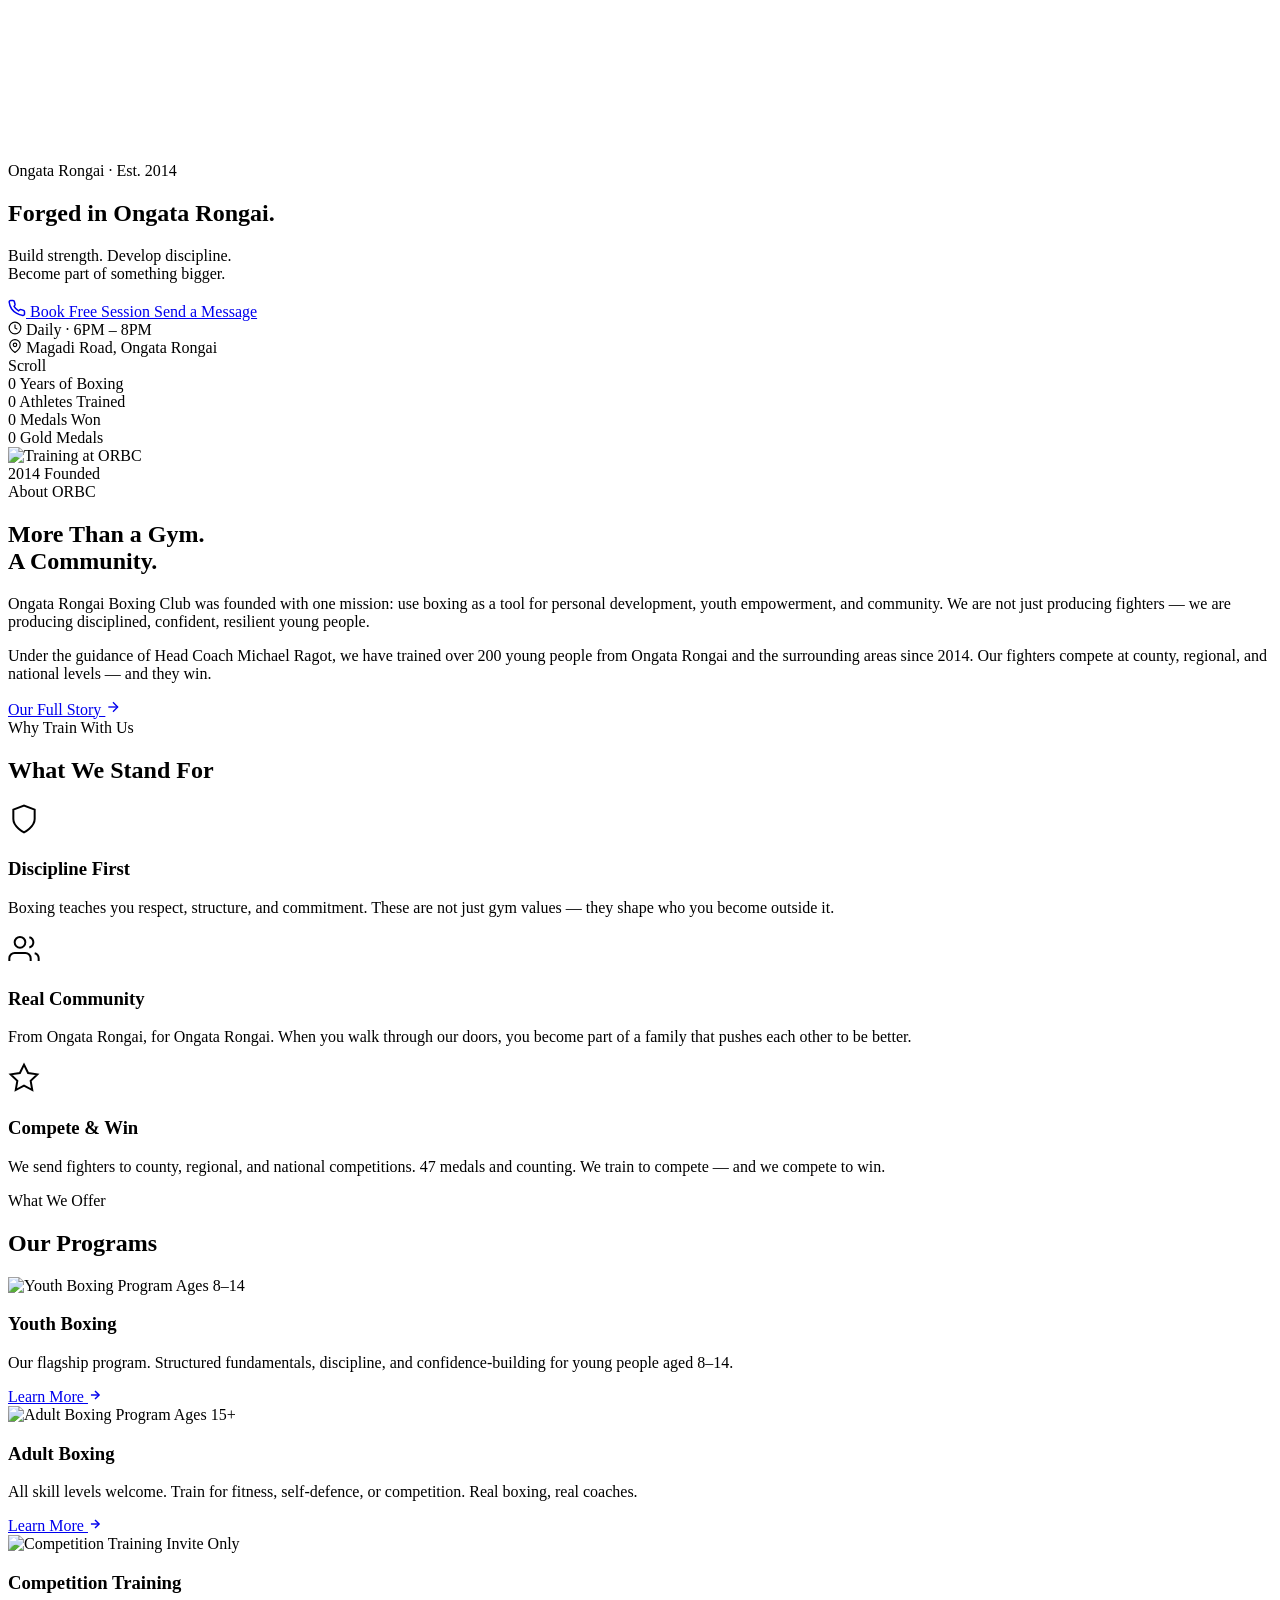
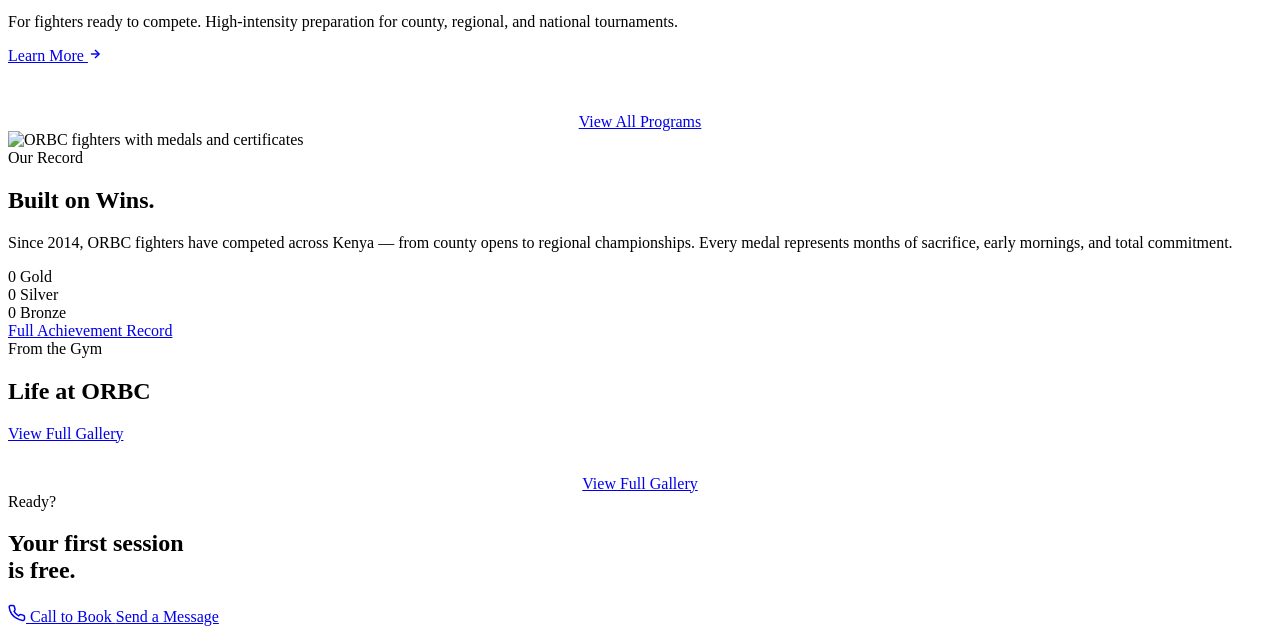
==== index.html @ afa55ba7 "feat: initial ORBC website build" ====
<!DOCTYPE html>
<html lang="en">
<head>
  <meta charset="UTF-8" />
  <meta name="viewport" content="width=device-width, initial-scale=1.0" />
  <meta name="description" content="Ongata Rongai Boxing Club — Building fighters, discipline, and community since 2014. Daily training 6PM–8PM in Ongata Rongai, Nairobi." />
  <title>ORBC — Ongata Rongai Boxing Club</title>

  <!-- Preconnect fonts -->
  <link rel="preconnect" href="https://fonts.googleapis.com" />
  <link rel="preconnect" href="https://fonts.gstatic.com" crossorigin />

  <link rel="stylesheet" href="css/global.css" />
  <link rel="stylesheet" href="css/nav.css" />
  <link rel="stylesheet" href="css/footer.css" />
  <link rel="stylesheet" href="css/home.css" />
</head>
<body>

  <!-- Navigation -->
  <div id="nav-placeholder"></div>

  <main>

    <!-- ═══════════════════════════════════════════════
         HERO
    ════════════════════════════════════════════════ -->
    <section class="hero" id="hero" aria-label="Hero">

      <!-- Video background -->
      <div class="hero__media">
        <video
          class="hero__video"
          autoplay muted loop playsinline
          poster="assets/images/hero-placeholder.jpg"
          aria-hidden="true"
        >
          <source src="assets/videos/hero-placeholder.mp4" type="video/mp4" />
        </video>
        <div class="hero__overlay"></div>
      </div>

      <!-- Content -->
      <div class="container hero__content">
        <div class="hero__eyebrow">
          <span class="hero__eyebrow-line"></span>
          <span>Ongata Rongai · Est. 2014</span>
        </div>

        <h1 class="hero__title">
          <span class="hero__title-line hero__title-line--1">Forged</span>
          <span class="hero__title-line hero__title-line--2">in Ongata</span>
          <span class="hero__title-line hero__title-line--3">Rongai.</span>
        </h1>

        <p class="hero__sub">
          Build strength. Develop discipline.<br />
          Become part of something bigger.
        </p>

        <div class="hero__actions">
          <a href="tel:+254725138063" class="btn btn--primary hero__btn">
            <svg width="18" height="18" viewBox="0 0 24 24" fill="none" stroke="currentColor" stroke-width="2"><path d="M22 16.92v3a2 2 0 0 1-2.18 2 19.79 19.79 0 0 1-8.63-3.07A19.5 19.5 0 0 1 4.69 13a19.79 19.79 0 0 1-3.07-8.67A2 2 0 0 1 3.6 2h3a2 2 0 0 1 2 1.72c.127.96.361 1.903.7 2.81a2 2 0 0 1-.45 2.11L8.09 9.91a16 16 0 0 0 6 6l1.27-1.27a2 2 0 0 1 2.11-.45c.907.339 1.85.573 2.81.7A2 2 0 0 1 22 16.92z"/></svg>
            Book Free Session
          </a>
          <a href="contact.html" class="btn btn--outline hero__btn">
            Send a Message
          </a>
        </div>

        <div class="hero__meta">
          <div class="hero__meta-item">
            <svg width="14" height="14" viewBox="0 0 24 24" fill="none" stroke="currentColor" stroke-width="2"><circle cx="12" cy="12" r="10"/><polyline points="12 6 12 12 16 14"/></svg>
            Daily · 6PM – 8PM
          </div>
          <div class="hero__meta-dot"></div>
          <div class="hero__meta-item">
            <svg width="14" height="14" viewBox="0 0 24 24" fill="none" stroke="currentColor" stroke-width="2"><path d="M21 10c0 7-9 13-9 13s-9-6-9-13a9 9 0 0 1 18 0z"/><circle cx="12" cy="10" r="3"/></svg>
            Magadi Road, Ongata Rongai
          </div>
        </div>
      </div>

      <!-- Scroll indicator -->
      <div class="hero__scroll" aria-hidden="true">
        <span>Scroll</span>
        <div class="hero__scroll-line"></div>
      </div>

    </section>

    <!-- ═══════════════════════════════════════════════
         STATS BAR
    ════════════════════════════════════════════════ -->
    <section class="stats-bar" aria-label="Club statistics">
      <div class="container">
        <div class="stats-bar__grid">
          <div class="stats-bar__item reveal reveal-d1">
            <span class="stats-bar__number" data-count="11">0</span>
            <span class="stats-bar__label">Years of Boxing</span>
          </div>
          <div class="stats-bar__divider" aria-hidden="true"></div>
          <div class="stats-bar__item reveal reveal-d2">
            <span class="stats-bar__number" data-count="200">0</span>
            <span class="stats-bar__label">Athletes Trained</span>
          </div>
          <div class="stats-bar__divider" aria-hidden="true"></div>
          <div class="stats-bar__item reveal reveal-d3">
            <span class="stats-bar__number" data-count="47">0</span>
            <span class="stats-bar__label">Medals Won</span>
          </div>
          <div class="stats-bar__divider" aria-hidden="true"></div>
          <div class="stats-bar__item reveal reveal-d4">
            <span class="stats-bar__number" data-count="18">0</span>
            <span class="stats-bar__label">Gold Medals</span>
          </div>
        </div>
      </div>
    </section>

    <!-- ═══════════════════════════════════════════════
         ABOUT SNIPPET
    ════════════════════════════════════════════════ -->
    <section class="section section--dark home-about" aria-labelledby="home-about-title">
      <div class="container">
        <div class="home-about__grid">

          <div class="home-about__image-wrap reveal reveal--left">
            <img
              data-src="assets/images/about-training.jpg"
              src="assets/images/hero-placeholder.jpg"
              alt="Training at ORBC"
              class="home-about__image"
              width="600" height="700"
            />
            <div class="home-about__image-tag">
              <span class="home-about__image-tag-num">2014</span>
              <span class="home-about__image-tag-text">Founded</span>
            </div>
          </div>

          <div class="home-about__text reveal">
            <span class="section-label">About ORBC</span>
            <h2 class="section-title" id="home-about-title">
              More Than a Gym.<br />
              <span>A Community.</span>
            </h2>
            <span class="accent-line"></span>
            <p class="body-text">
              Ongata Rongai Boxing Club was founded with one mission: use boxing as a tool for personal development, youth empowerment, and community. We are not just producing fighters — we are producing disciplined, confident, resilient young people.
            </p>
            <p class="body-text" style="margin-top:16px;">
              Under the guidance of Head Coach Michael Ragot, we have trained over 200 young people from Ongata Rongai and the surrounding areas since 2014. Our fighters compete at county, regional, and national levels — and they win.
            </p>
            <a href="about.html" class="btn btn--ghost" style="margin-top:32px;">
              Our Full Story
              <svg width="16" height="16" viewBox="0 0 24 24" fill="none" stroke="currentColor" stroke-width="2"><line x1="5" y1="12" x2="19" y2="12"/><polyline points="12 5 19 12 12 19"/></svg>
            </a>
          </div>

        </div>
      </div>
    </section>

    <!-- ═══════════════════════════════════════════════
         WHY ORBC — 3 PILLARS
    ════════════════════════════════════════════════ -->
    <section class="section section--mid home-pillars" aria-labelledby="pillars-title">
      <div class="container">
        <div class="home-pillars__header reveal">
          <span class="section-label">Why Train With Us</span>
          <h2 class="section-title" id="pillars-title">What We Stand For</h2>
        </div>
        <div class="home-pillars__grid">
          <div class="pillar reveal reveal-d1">
            <div class="pillar__icon" aria-hidden="true">
              <svg width="32" height="32" viewBox="0 0 24 24" fill="none" stroke="currentColor" stroke-width="1.5"><path d="M12 22s8-4 8-10V5l-8-3-8 3v7c0 6 8 10 8 10z"/></svg>
            </div>
            <h3 class="pillar__title">Discipline First</h3>
            <p class="pillar__text">Boxing teaches you respect, structure, and commitment. These are not just gym values — they shape who you become outside it.</p>
          </div>
          <div class="pillar reveal reveal-d2">
            <div class="pillar__icon" aria-hidden="true">
              <svg width="32" height="32" viewBox="0 0 24 24" fill="none" stroke="currentColor" stroke-width="1.5"><path d="M17 21v-2a4 4 0 0 0-4-4H5a4 4 0 0 0-4 4v2"/><circle cx="9" cy="7" r="4"/><path d="M23 21v-2a4 4 0 0 0-3-3.87"/><path d="M16 3.13a4 4 0 0 1 0 7.75"/></svg>
            </div>
            <h3 class="pillar__title">Real Community</h3>
            <p class="pillar__text">From Ongata Rongai, for Ongata Rongai. When you walk through our doors, you become part of a family that pushes each other to be better.</p>
          </div>
          <div class="pillar reveal reveal-d3">
            <div class="pillar__icon" aria-hidden="true">
              <svg width="32" height="32" viewBox="0 0 24 24" fill="none" stroke="currentColor" stroke-width="1.5"><polygon points="12 2 15.09 8.26 22 9.27 17 14.14 18.18 21.02 12 17.77 5.82 21.02 7 14.14 2 9.27 8.91 8.26 12 2"/></svg>
            </div>
            <h3 class="pillar__title">Compete &amp; Win</h3>
            <p class="pillar__text">We send fighters to county, regional, and national competitions. 47 medals and counting. We train to compete — and we compete to win.</p>
          </div>
        </div>
      </div>
    </section>

    <!-- ═══════════════════════════════════════════════
         PROGRAMS PREVIEW
    ════════════════════════════════════════════════ -->
    <section class="section section--dark home-programs" aria-labelledby="programs-title">
      <div class="container">
        <div class="home-programs__header reveal">
          <span class="section-label">What We Offer</span>
          <h2 class="section-title" id="programs-title">
            Our <span>Programs</span>
          </h2>
        </div>
        <div class="home-programs__grid">

          <article class="program-card reveal reveal-d1">
            <div class="program-card__img-wrap">
              <img
                data-src="assets/images/program-youth.jpg"
                src="assets/images/hero-placeholder.jpg"
                alt="Youth Boxing Program"
                class="program-card__img"
                width="400" height="280"
                loading="lazy"
              />
              <span class="program-card__badge">Ages 8–14</span>
            </div>
            <div class="program-card__body">
              <h3 class="program-card__title">Youth Boxing</h3>
              <p class="program-card__text">Our flagship program. Structured fundamentals, discipline, and confidence-building for young people aged 8–14.</p>
              <a href="programs.html#youth" class="program-card__link">
                Learn More
                <svg width="14" height="14" viewBox="0 0 24 24" fill="none" stroke="currentColor" stroke-width="2.5"><line x1="5" y1="12" x2="19" y2="12"/><polyline points="12 5 19 12 12 19"/></svg>
              </a>
            </div>
          </article>

          <article class="program-card reveal reveal-d2">
            <div class="program-card__img-wrap">
              <img
                data-src="assets/images/program-adult.jpg"
                src="assets/images/hero-placeholder.jpg"
                alt="Adult Boxing Program"
                class="program-card__img"
                width="400" height="280"
                loading="lazy"
              />
              <span class="program-card__badge">Ages 15+</span>
            </div>
            <div class="program-card__body">
              <h3 class="program-card__title">Adult Boxing</h3>
              <p class="program-card__text">All skill levels welcome. Train for fitness, self-defence, or competition. Real boxing, real coaches.</p>
              <a href="programs.html#adult" class="program-card__link">
                Learn More
                <svg width="14" height="14" viewBox="0 0 24 24" fill="none" stroke="currentColor" stroke-width="2.5"><line x1="5" y1="12" x2="19" y2="12"/><polyline points="12 5 19 12 12 19"/></svg>
              </a>
            </div>
          </article>

          <article class="program-card reveal reveal-d3">
            <div class="program-card__img-wrap">
              <img
                data-src="assets/images/program-competition.jpg"
                src="assets/images/hero-placeholder.jpg"
                alt="Competition Training"
                class="program-card__img"
                width="400" height="280"
                loading="lazy"
              />
              <span class="program-card__badge">Invite Only</span>
            </div>
            <div class="program-card__body">
              <h3 class="program-card__title">Competition Training</h3>
              <p class="program-card__text">For fighters ready to compete. High-intensity preparation for county, regional, and national tournaments.</p>
              <a href="programs.html#competition" class="program-card__link">
                Learn More
                <svg width="14" height="14" viewBox="0 0 24 24" fill="none" stroke="currentColor" stroke-width="2.5"><line x1="5" y1="12" x2="19" y2="12"/><polyline points="12 5 19 12 12 19"/></svg>
              </a>
            </div>
          </article>

        </div>
        <div style="text-align:center;margin-top:48px;" class="reveal">
          <a href="programs.html" class="btn btn--outline">View All Programs</a>
        </div>
      </div>
    </section>

    <!-- ═══════════════════════════════════════════════
         ACHIEVEMENTS SNAPSHOT
    ════════════════════════════════════════════════ -->
    <section class="section home-achievements" aria-labelledby="achievements-title">
      <div class="home-achievements__bg">
        <img
          data-src="assets/images/achievements-group.jpg"
          src="assets/images/hero-placeholder.jpg"
          alt="ORBC fighters with medals and certificates"
          class="home-achievements__bg-img"
          width="1400" height="800"
          loading="lazy"
        />
        <div class="home-achievements__overlay"></div>
      </div>
      <div class="container home-achievements__content">
        <span class="section-label reveal">Our Record</span>
        <h2 class="section-title home-achievements__title reveal" id="achievements-title">
          Built on <span>Wins.</span>
        </h2>
        <p class="body-text home-achievements__text reveal reveal-d1">
          Since 2014, ORBC fighters have competed across Kenya — from county opens to regional championships. Every medal represents months of sacrifice, early mornings, and total commitment.
        </p>
        <div class="home-achievements__medals reveal reveal-d2">
          <div class="medal-pill medal-pill--gold">
            <span class="medal-pill__count" data-count="18">0</span>
            <span class="medal-pill__label">Gold</span>
          </div>
          <div class="medal-pill medal-pill--silver">
            <span class="medal-pill__count" data-count="13">0</span>
            <span class="medal-pill__label">Silver</span>
          </div>
          <div class="medal-pill medal-pill--bronze">
            <span class="medal-pill__count" data-count="16">0</span>
            <span class="medal-pill__label">Bronze</span>
          </div>
        </div>
        <a href="achievements.html" class="btn btn--primary reveal reveal-d3" style="margin-top:40px;">
          Full Achievement Record
        </a>
      </div>
    </section>

    <!-- ═══════════════════════════════════════════════
         GALLERY TEASER
    ════════════════════════════════════════════════ -->
    <section class="section section--mid home-gallery" aria-labelledby="gallery-title">
      <div class="container">
        <div class="home-gallery__header reveal">
          <div>
            <span class="section-label">From the Gym</span>
            <h2 class="section-title" id="gallery-title">Life at <span>ORBC</span></h2>
          </div>
          <a href="gallery.html" class="btn btn--ghost hide-mobile">View Full Gallery</a>
        </div>
        <div class="home-gallery__grid" id="gallery-teaser">
          <!-- Populated by home.js -->
        </div>
        <div style="text-align:center;margin-top:32px;" class="hide-desktop reveal">
          <a href="gallery.html" class="btn btn--ghost">View Full Gallery</a>
        </div>
      </div>
    </section>

    <!-- ═══════════════════════════════════════════════
         CTA BAND
    ════════════════════════════════════════════════ -->
    <section class="section cta-band" aria-labelledby="cta-title">
      <div class="container">
        <div class="cta-band__inner reveal">
          <div class="cta-band__text">
            <span class="section-label">Ready?</span>
            <h2 class="section-title cta-band__title" id="cta-title">
              Your first session<br />is <span>free.</span>
            </h2>
          </div>
          <div class="cta-band__actions">
            <a href="tel:+254725138063" class="btn btn--primary">
              <svg width="18" height="18" viewBox="0 0 24 24" fill="none" stroke="currentColor" stroke-width="2"><path d="M22 16.92v3a2 2 0 0 1-2.18 2 19.79 19.79 0 0 1-8.63-3.07A19.5 19.5 0 0 1 4.69 13a19.79 19.79 0 0 1-3.07-8.67A2 2 0 0 1 3.6 2h3a2 2 0 0 1 2 1.72c.127.96.361 1.903.7 2.81a2 2 0 0 1-.45 2.11L8.09 9.91a16 16 0 0 0 6 6l1.27-1.27a2 2 0 0 1 2.11-.45c.907.339 1.85.573 2.81.7A2 2 0 0 1 22 16.92z"/></svg>
              Call to Book
            </a>
            <a href="contact.html" class="btn btn--outline">
              Send a Message
            </a>
          </div>
        </div>
      </div>
    </section>

  </main>

  <!-- Footer -->
  <div id="footer-placeholder"></div>

  <script type="module" src="js/home.js"></script>
</body>
</html>
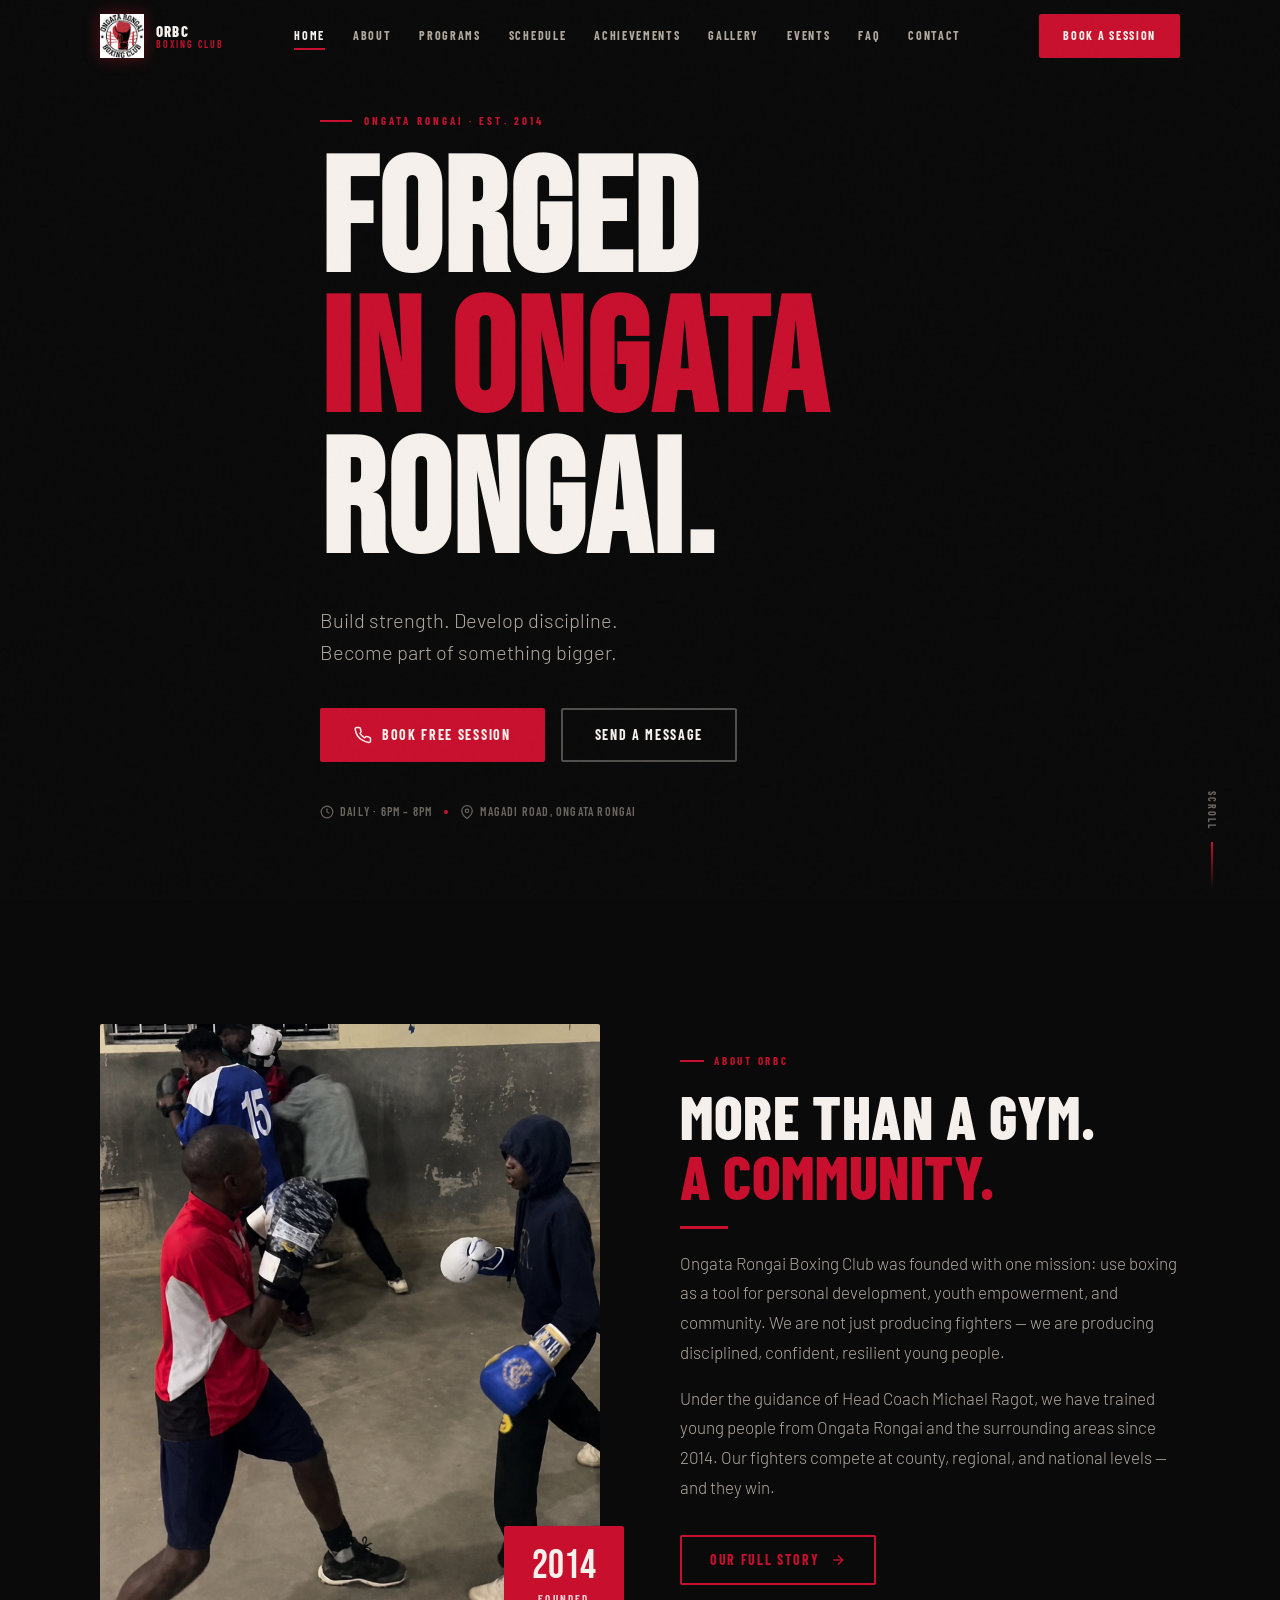
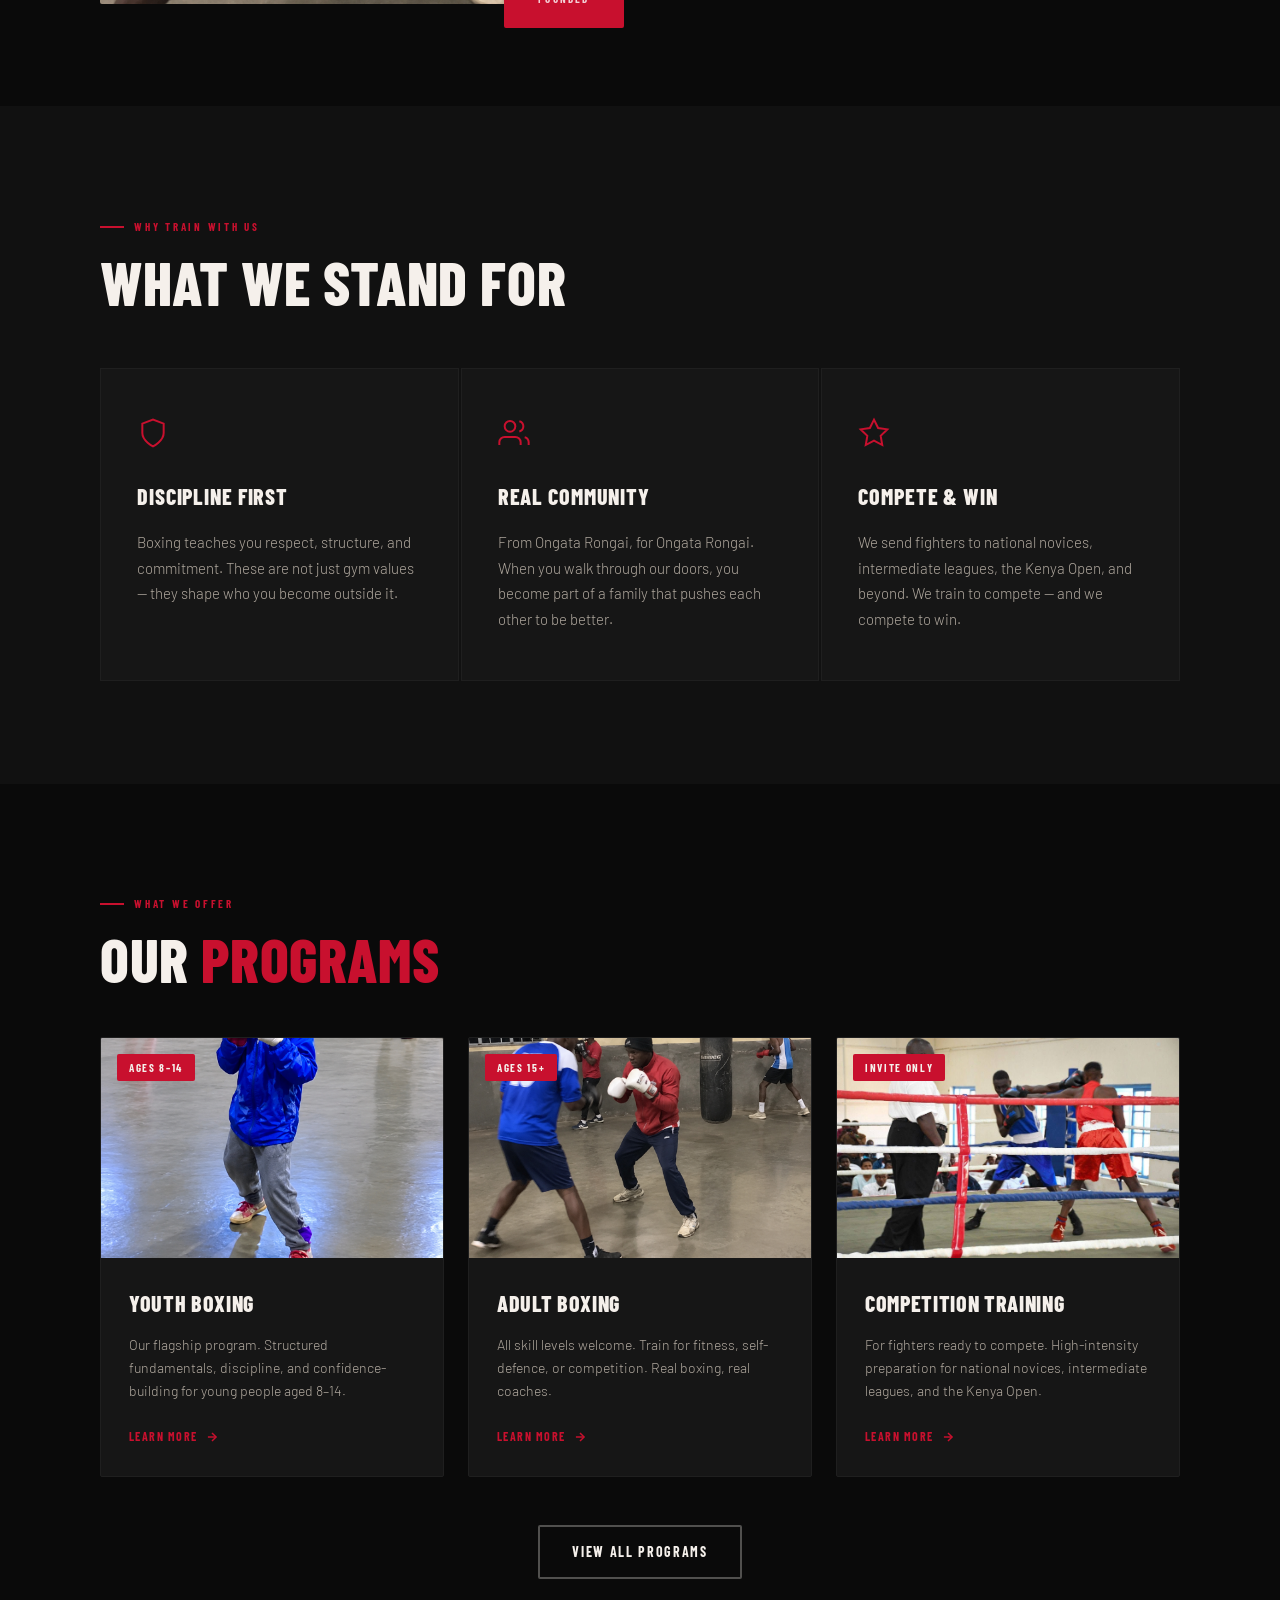
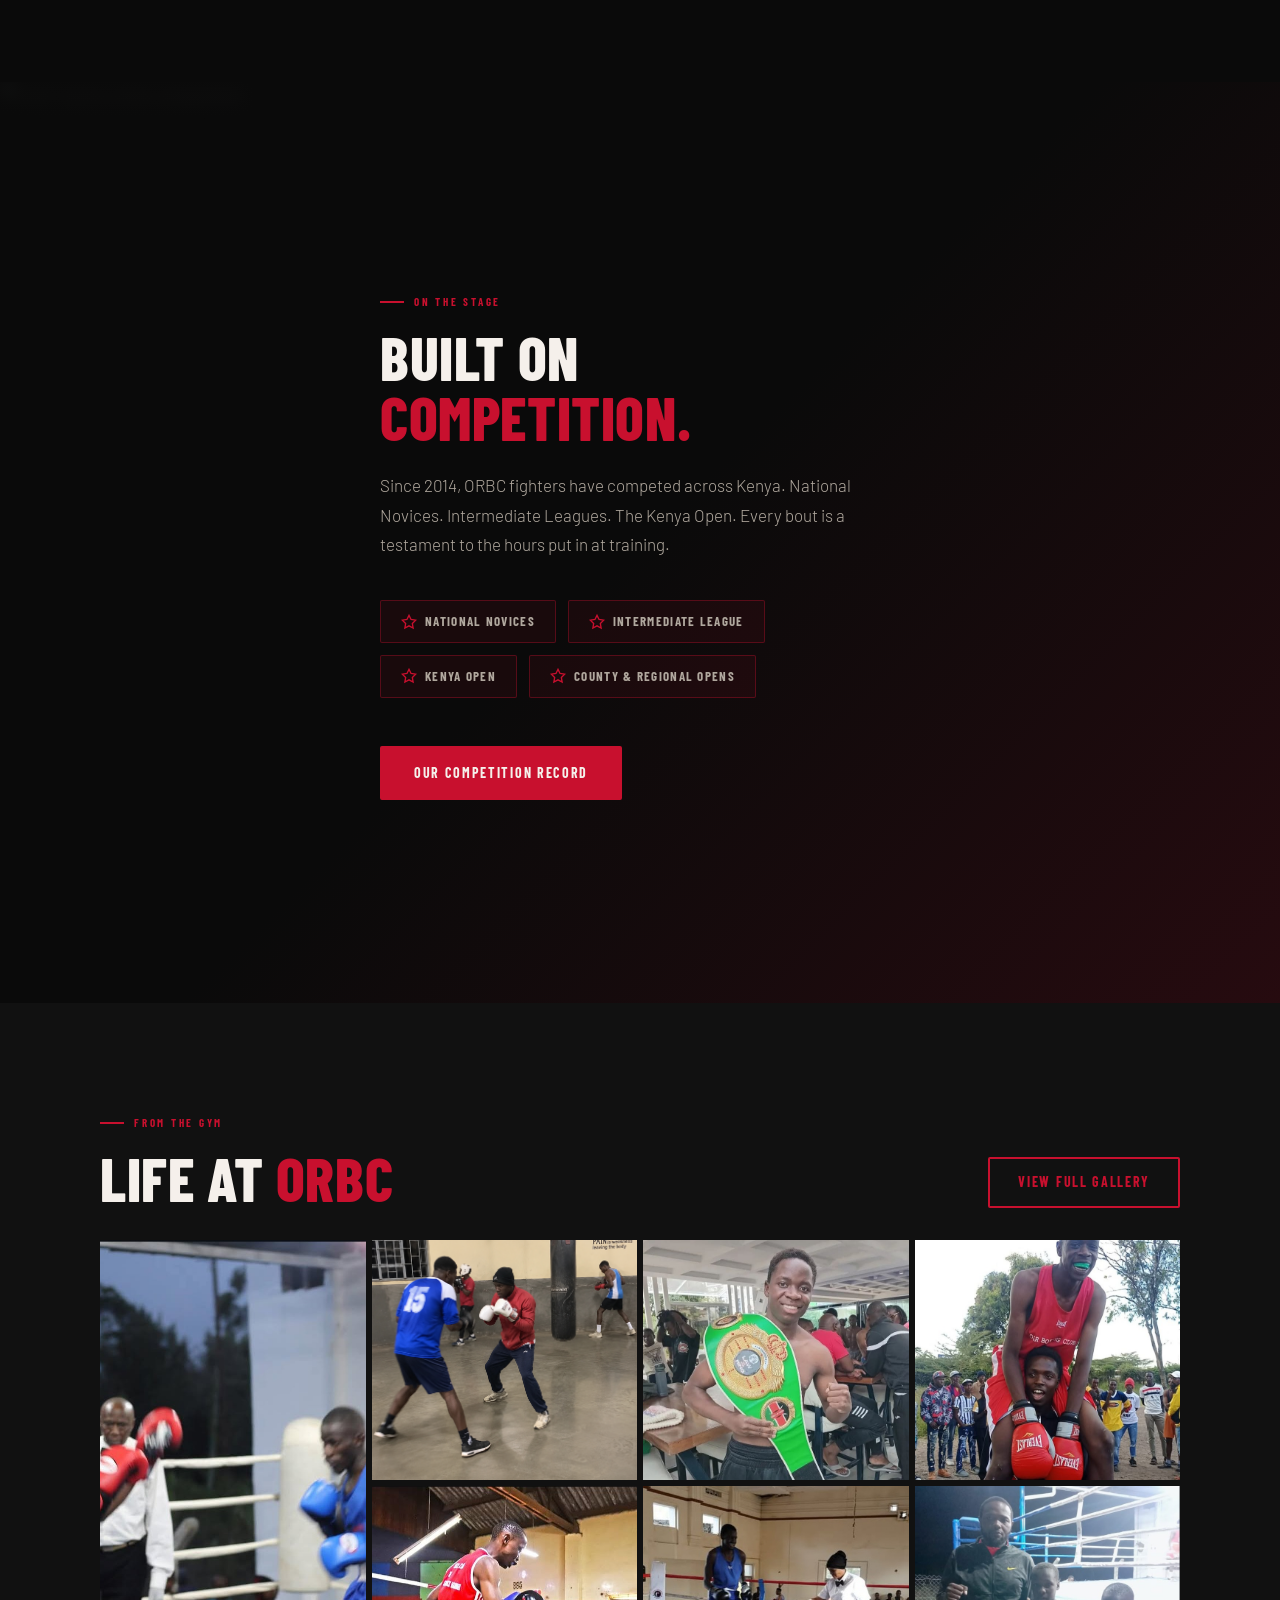
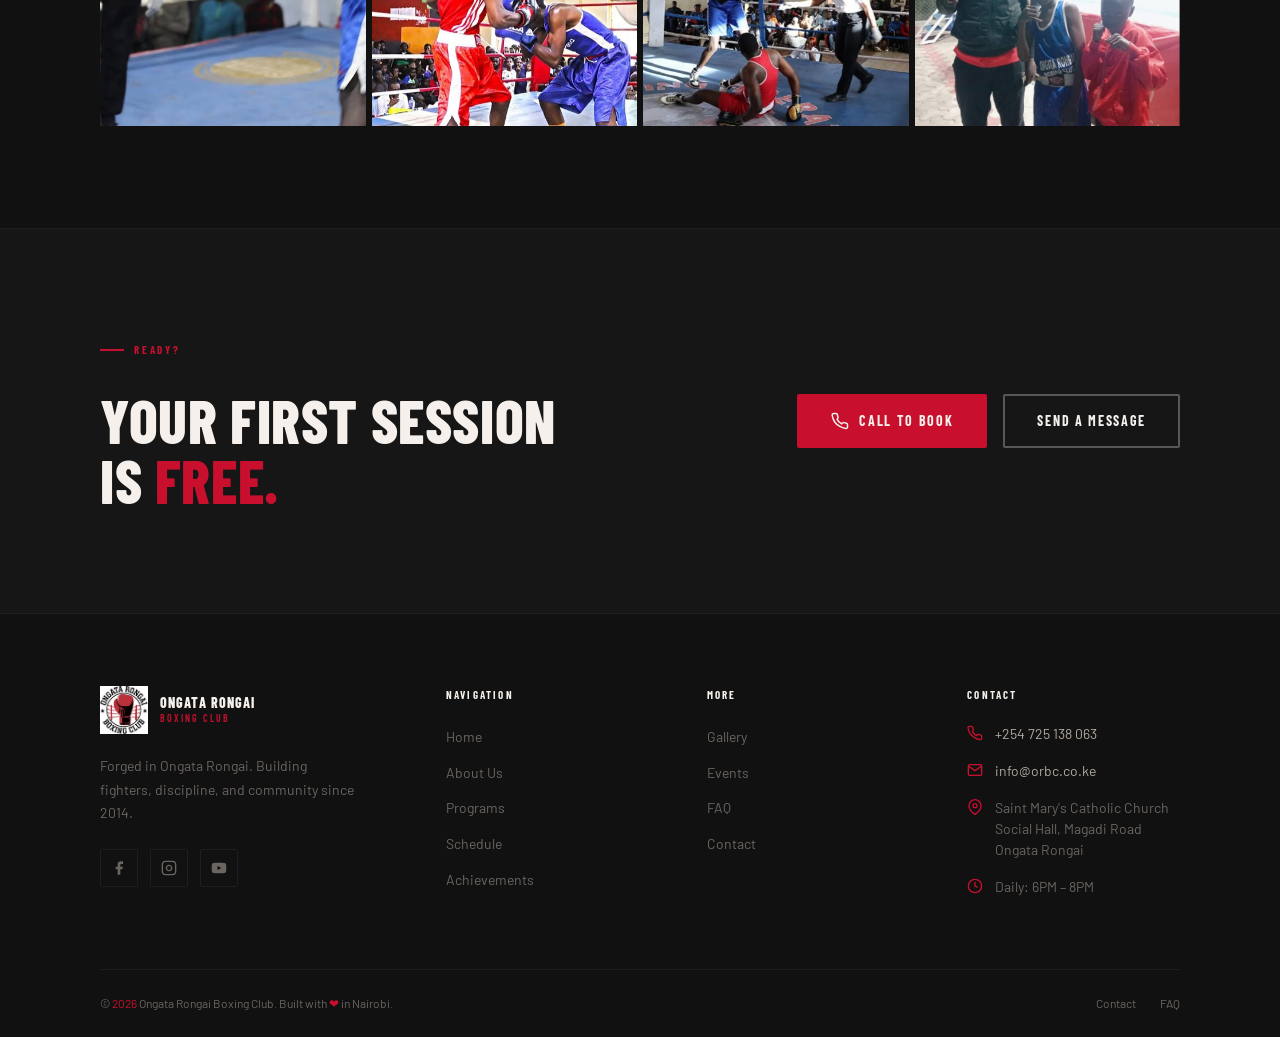
==== commit 07ec21bc: "feat(home): dual hero videos, remove stats bar, competitions section replaces medals" ====
--- a/index.html
+++ b/index.html
@@ -5,11 +5,8 @@
   <meta name="viewport" content="width=device-width, initial-scale=1.0" />
   <meta name="description" content="Ongata Rongai Boxing Club — Building fighters, discipline, and community since 2014. Daily training 6PM–8PM in Ongata Rongai, Nairobi." />
   <title>ORBC — Ongata Rongai Boxing Club</title>
-
-  <!-- Preconnect fonts -->
   <link rel="preconnect" href="https://fonts.googleapis.com" />
   <link rel="preconnect" href="https://fonts.gstatic.com" crossorigin />
-
   <link rel="stylesheet" href="css/global.css" />
   <link rel="stylesheet" href="css/nav.css" />
   <link rel="stylesheet" href="css/footer.css" />
@@ -17,57 +14,42 @@
 </head>
 <body>
 
-  <!-- Navigation -->
   <div id="nav-placeholder"></div>
 
   <main>
 
-    <!-- ═══════════════════════════════════════════════
-         HERO
-    ════════════════════════════════════════════════ -->
     <section class="hero" id="hero" aria-label="Hero">
-
-      <!-- Video background -->
       <div class="hero__media">
-        <video
-          class="hero__video"
-          autoplay muted loop playsinline
-          poster="assets/images/hero-placeholder.jpg"
-          aria-hidden="true"
-        >
-          <source src="assets/videos/hero-placeholder.mp4" type="video/mp4" />
+        <video class="hero__video hero__video--a active" id="hero-video-a" muted playsinline poster="assets/images/hero-placeholder.jpg" aria-hidden="true">
+          <source src="assets/videos/hero-training.mp4" type="video/mp4" />
+        </video>
+        <video class="hero__video hero__video--b" id="hero-video-b" muted playsinline poster="assets/images/hero-placeholder.jpg" aria-hidden="true">
+          <source src="assets/videos/hero-sparring.mp4" type="video/mp4" />
         </video>
         <div class="hero__overlay"></div>
       </div>
 
-      <!-- Content -->
       <div class="container hero__content">
         <div class="hero__eyebrow">
           <span class="hero__eyebrow-line"></span>
           <span>Ongata Rongai · Est. 2014</span>
         </div>
-
         <h1 class="hero__title">
           <span class="hero__title-line hero__title-line--1">Forged</span>
           <span class="hero__title-line hero__title-line--2">in Ongata</span>
           <span class="hero__title-line hero__title-line--3">Rongai.</span>
         </h1>
-
         <p class="hero__sub">
           Build strength. Develop discipline.<br />
           Become part of something bigger.
         </p>
-
         <div class="hero__actions">
           <a href="tel:+254725138063" class="btn btn--primary hero__btn">
             <svg width="18" height="18" viewBox="0 0 24 24" fill="none" stroke="currentColor" stroke-width="2"><path d="M22 16.92v3a2 2 0 0 1-2.18 2 19.79 19.79 0 0 1-8.63-3.07A19.5 19.5 0 0 1 4.69 13a19.79 19.79 0 0 1-3.07-8.67A2 2 0 0 1 3.6 2h3a2 2 0 0 1 2 1.72c.127.96.361 1.903.7 2.81a2 2 0 0 1-.45 2.11L8.09 9.91a16 16 0 0 0 6 6l1.27-1.27a2 2 0 0 1 2.11-.45c.907.339 1.85.573 2.81.7A2 2 0 0 1 22 16.92z"/></svg>
             Book Free Session
           </a>
-          <a href="contact.html" class="btn btn--outline hero__btn">
-            Send a Message
-          </a>
-        </div>
-
+          <a href="contact.html" class="btn btn--outline hero__btn">Send a Message</a>
+        </div>
         <div class="hero__meta">
           <div class="hero__meta-item">
             <svg width="14" height="14" viewBox="0 0 24 24" fill="none" stroke="currentColor" stroke-width="2"><circle cx="12" cy="12" r="10"/><polyline points="12 6 12 12 16 14"/></svg>
@@ -81,90 +63,43 @@
         </div>
       </div>
 
-      <!-- Scroll indicator -->
       <div class="hero__scroll" aria-hidden="true">
         <span>Scroll</span>
         <div class="hero__scroll-line"></div>
       </div>
-
-    </section>
-
-    <!-- ═══════════════════════════════════════════════
-         STATS BAR
-    ════════════════════════════════════════════════ -->
-    <section class="stats-bar" aria-label="Club statistics">
-      <div class="container">
-        <div class="stats-bar__grid">
-          <div class="stats-bar__item reveal reveal-d1">
-            <span class="stats-bar__number" data-count="11">0</span>
-            <span class="stats-bar__label">Years of Boxing</span>
-          </div>
-          <div class="stats-bar__divider" aria-hidden="true"></div>
-          <div class="stats-bar__item reveal reveal-d2">
-            <span class="stats-bar__number" data-count="200">0</span>
-            <span class="stats-bar__label">Athletes Trained</span>
-          </div>
-          <div class="stats-bar__divider" aria-hidden="true"></div>
-          <div class="stats-bar__item reveal reveal-d3">
-            <span class="stats-bar__number" data-count="47">0</span>
-            <span class="stats-bar__label">Medals Won</span>
-          </div>
-          <div class="stats-bar__divider" aria-hidden="true"></div>
-          <div class="stats-bar__item reveal reveal-d4">
-            <span class="stats-bar__number" data-count="18">0</span>
-            <span class="stats-bar__label">Gold Medals</span>
-          </div>
-        </div>
-      </div>
-    </section>
-
-    <!-- ═══════════════════════════════════════════════
-         ABOUT SNIPPET
-    ════════════════════════════════════════════════ -->
+    </section>
+
     <section class="section section--dark home-about" aria-labelledby="home-about-title">
       <div class="container">
         <div class="home-about__grid">
-
           <div class="home-about__image-wrap reveal reveal--left">
-            <img
-              data-src="assets/images/about-training.jpg"
-              src="assets/images/hero-placeholder.jpg"
-              alt="Training at ORBC"
-              class="home-about__image"
-              width="600" height="700"
-            />
+            <img data-src="assets/images/about-training.jpg" src="assets/images/hero-placeholder.jpg" alt="Training at ORBC" class="home-about__image" width="600" height="700" />
             <div class="home-about__image-tag">
               <span class="home-about__image-tag-num">2014</span>
               <span class="home-about__image-tag-text">Founded</span>
             </div>
           </div>
-
           <div class="home-about__text reveal">
             <span class="section-label">About ORBC</span>
             <h2 class="section-title" id="home-about-title">
-              More Than a Gym.<br />
-              <span>A Community.</span>
+              More Than a Gym.<br /><span>A Community.</span>
             </h2>
             <span class="accent-line"></span>
             <p class="body-text">
               Ongata Rongai Boxing Club was founded with one mission: use boxing as a tool for personal development, youth empowerment, and community. We are not just producing fighters — we are producing disciplined, confident, resilient young people.
             </p>
             <p class="body-text" style="margin-top:16px;">
-              Under the guidance of Head Coach Michael Ragot, we have trained over 200 young people from Ongata Rongai and the surrounding areas since 2014. Our fighters compete at county, regional, and national levels — and they win.
+              Under the guidance of Head Coach Michael Ragot, we have trained young people from Ongata Rongai and the surrounding areas since 2014. Our fighters compete at county, regional, and national levels — and they win.
             </p>
             <a href="about.html" class="btn btn--ghost" style="margin-top:32px;">
               Our Full Story
               <svg width="16" height="16" viewBox="0 0 24 24" fill="none" stroke="currentColor" stroke-width="2"><line x1="5" y1="12" x2="19" y2="12"/><polyline points="12 5 19 12 12 19"/></svg>
             </a>
           </div>
-
-        </div>
-      </div>
-    </section>
-
-    <!-- ═══════════════════════════════════════════════
-         WHY ORBC — 3 PILLARS
-    ════════════════════════════════════════════════ -->
+        </div>
+      </div>
+    </section>
+
     <section class="section section--mid home-pillars" aria-labelledby="pillars-title">
       <div class="container">
         <div class="home-pillars__header reveal">
@@ -191,35 +126,22 @@
               <svg width="32" height="32" viewBox="0 0 24 24" fill="none" stroke="currentColor" stroke-width="1.5"><polygon points="12 2 15.09 8.26 22 9.27 17 14.14 18.18 21.02 12 17.77 5.82 21.02 7 14.14 2 9.27 8.91 8.26 12 2"/></svg>
             </div>
             <h3 class="pillar__title">Compete &amp; Win</h3>
-            <p class="pillar__text">We send fighters to county, regional, and national competitions. 47 medals and counting. We train to compete — and we compete to win.</p>
-          </div>
-        </div>
-      </div>
-    </section>
-
-    <!-- ═══════════════════════════════════════════════
-         PROGRAMS PREVIEW
-    ════════════════════════════════════════════════ -->
+            <p class="pillar__text">We send fighters to national novices, intermediate leagues, the Kenya Open, and beyond. We train to compete — and we compete to win.</p>
+          </div>
+        </div>
+      </div>
+    </section>
+
     <section class="section section--dark home-programs" aria-labelledby="programs-title">
       <div class="container">
         <div class="home-programs__header reveal">
           <span class="section-label">What We Offer</span>
-          <h2 class="section-title" id="programs-title">
-            Our <span>Programs</span>
-          </h2>
+          <h2 class="section-title" id="programs-title">Our <span>Programs</span></h2>
         </div>
         <div class="home-programs__grid">
-
           <article class="program-card reveal reveal-d1">
             <div class="program-card__img-wrap">
-              <img
-                data-src="assets/images/program-youth.jpg"
-                src="assets/images/hero-placeholder.jpg"
-                alt="Youth Boxing Program"
-                class="program-card__img"
-                width="400" height="280"
-                loading="lazy"
-              />
+              <img data-src="assets/images/program-youth.jpg" src="assets/images/hero-placeholder.jpg" alt="Youth Boxing Program" class="program-card__img" width="400" height="280" loading="lazy" />
               <span class="program-card__badge">Ages 8–14</span>
             </div>
             <div class="program-card__body">
@@ -231,17 +153,9 @@
               </a>
             </div>
           </article>
-
           <article class="program-card reveal reveal-d2">
             <div class="program-card__img-wrap">
-              <img
-                data-src="assets/images/program-adult.jpg"
-                src="assets/images/hero-placeholder.jpg"
-                alt="Adult Boxing Program"
-                class="program-card__img"
-                width="400" height="280"
-                loading="lazy"
-              />
+              <img data-src="assets/images/program-adult.jpg" src="assets/images/hero-placeholder.jpg" alt="Adult Boxing Program" class="program-card__img" width="400" height="280" loading="lazy" />
               <span class="program-card__badge">Ages 15+</span>
             </div>
             <div class="program-card__body">
@@ -253,29 +167,20 @@
               </a>
             </div>
           </article>
-
           <article class="program-card reveal reveal-d3">
             <div class="program-card__img-wrap">
-              <img
-                data-src="assets/images/program-competition.jpg"
-                src="assets/images/hero-placeholder.jpg"
-                alt="Competition Training"
-                class="program-card__img"
-                width="400" height="280"
-                loading="lazy"
-              />
+              <img data-src="assets/images/program-competition.jpg" src="assets/images/hero-placeholder.jpg" alt="Competition Training" class="program-card__img" width="400" height="280" loading="lazy" />
               <span class="program-card__badge">Invite Only</span>
             </div>
             <div class="program-card__body">
               <h3 class="program-card__title">Competition Training</h3>
-              <p class="program-card__text">For fighters ready to compete. High-intensity preparation for county, regional, and national tournaments.</p>
+              <p class="program-card__text">For fighters ready to compete. High-intensity preparation for national novices, intermediate leagues, and the Kenya Open.</p>
               <a href="programs.html#competition" class="program-card__link">
                 Learn More
                 <svg width="14" height="14" viewBox="0 0 24 24" fill="none" stroke="currentColor" stroke-width="2.5"><line x1="5" y1="12" x2="19" y2="12"/><polyline points="12 5 19 12 12 19"/></svg>
               </a>
             </div>
           </article>
-
         </div>
         <div style="text-align:center;margin-top:48px;" class="reveal">
           <a href="programs.html" class="btn btn--outline">View All Programs</a>
@@ -283,52 +188,43 @@
       </div>
     </section>
 
-    <!-- ═══════════════════════════════════════════════
-         ACHIEVEMENTS SNAPSHOT
-    ════════════════════════════════════════════════ -->
     <section class="section home-achievements" aria-labelledby="achievements-title">
       <div class="home-achievements__bg">
-        <img
-          data-src="assets/images/achievements-group.jpg"
-          src="assets/images/hero-placeholder.jpg"
-          alt="ORBC fighters with medals and certificates"
-          class="home-achievements__bg-img"
-          width="1400" height="800"
-          loading="lazy"
-        />
+        <img data-src="assets/images/achievements-group.jpg" src="assets/images/hero-placeholder.jpg" alt="ORBC fighters after competition" class="home-achievements__bg-img" width="1400" height="800" loading="lazy" />
         <div class="home-achievements__overlay"></div>
       </div>
       <div class="container home-achievements__content">
-        <span class="section-label reveal">Our Record</span>
+        <span class="section-label reveal">On the Stage</span>
         <h2 class="section-title home-achievements__title reveal" id="achievements-title">
-          Built on <span>Wins.</span>
+          Built on <span>Competition.</span>
         </h2>
         <p class="body-text home-achievements__text reveal reveal-d1">
-          Since 2014, ORBC fighters have competed across Kenya — from county opens to regional championships. Every medal represents months of sacrifice, early mornings, and total commitment.
+          Since 2014, ORBC fighters have competed across Kenya. National Novices. Intermediate Leagues. The Kenya Open. Every bout is a testament to the hours put in at training.
         </p>
-        <div class="home-achievements__medals reveal reveal-d2">
-          <div class="medal-pill medal-pill--gold">
-            <span class="medal-pill__count" data-count="18">0</span>
-            <span class="medal-pill__label">Gold</span>
-          </div>
-          <div class="medal-pill medal-pill--silver">
-            <span class="medal-pill__count" data-count="13">0</span>
-            <span class="medal-pill__label">Silver</span>
-          </div>
-          <div class="medal-pill medal-pill--bronze">
-            <span class="medal-pill__count" data-count="16">0</span>
-            <span class="medal-pill__label">Bronze</span>
+        <div class="home-competitions reveal reveal-d2">
+          <div class="competition-pill">
+            <svg width="16" height="16" viewBox="0 0 24 24" fill="none" stroke="currentColor" stroke-width="2"><polygon points="12 2 15.09 8.26 22 9.27 17 14.14 18.18 21.02 12 17.77 5.82 21.02 7 14.14 2 9.27 8.91 8.26 12 2"/></svg>
+            National Novices
+          </div>
+          <div class="competition-pill">
+            <svg width="16" height="16" viewBox="0 0 24 24" fill="none" stroke="currentColor" stroke-width="2"><polygon points="12 2 15.09 8.26 22 9.27 17 14.14 18.18 21.02 12 17.77 5.82 21.02 7 14.14 2 9.27 8.91 8.26 12 2"/></svg>
+            Intermediate League
+          </div>
+          <div class="competition-pill">
+            <svg width="16" height="16" viewBox="0 0 24 24" fill="none" stroke="currentColor" stroke-width="2"><polygon points="12 2 15.09 8.26 22 9.27 17 14.14 18.18 21.02 12 17.77 5.82 21.02 7 14.14 2 9.27 8.91 8.26 12 2"/></svg>
+            Kenya Open
+          </div>
+          <div class="competition-pill">
+            <svg width="16" height="16" viewBox="0 0 24 24" fill="none" stroke="currentColor" stroke-width="2"><polygon points="12 2 15.09 8.26 22 9.27 17 14.14 18.18 21.02 12 17.77 5.82 21.02 7 14.14 2 9.27 8.91 8.26 12 2"/></svg>
+            County &amp; Regional Opens
           </div>
         </div>
         <a href="achievements.html" class="btn btn--primary reveal reveal-d3" style="margin-top:40px;">
-          Full Achievement Record
+          Our Competition Record
         </a>
       </div>
     </section>
 
-    <!-- ═══════════════════════════════════════════════
-         GALLERY TEASER
-    ════════════════════════════════════════════════ -->
     <section class="section section--mid home-gallery" aria-labelledby="gallery-title">
       <div class="container">
         <div class="home-gallery__header reveal">
@@ -338,18 +234,13 @@
           </div>
           <a href="gallery.html" class="btn btn--ghost hide-mobile">View Full Gallery</a>
         </div>
-        <div class="home-gallery__grid" id="gallery-teaser">
-          <!-- Populated by home.js -->
-        </div>
+        <div class="home-gallery__grid" id="gallery-teaser"></div>
         <div style="text-align:center;margin-top:32px;" class="hide-desktop reveal">
           <a href="gallery.html" class="btn btn--ghost">View Full Gallery</a>
         </div>
       </div>
     </section>
 
-    <!-- ═══════════════════════════════════════════════
-         CTA BAND
-    ════════════════════════════════════════════════ -->
     <section class="section cta-band" aria-labelledby="cta-title">
       <div class="container">
         <div class="cta-band__inner reveal">
@@ -364,9 +255,7 @@
               <svg width="18" height="18" viewBox="0 0 24 24" fill="none" stroke="currentColor" stroke-width="2"><path d="M22 16.92v3a2 2 0 0 1-2.18 2 19.79 19.79 0 0 1-8.63-3.07A19.5 19.5 0 0 1 4.69 13a19.79 19.79 0 0 1-3.07-8.67A2 2 0 0 1 3.6 2h3a2 2 0 0 1 2 1.72c.127.96.361 1.903.7 2.81a2 2 0 0 1-.45 2.11L8.09 9.91a16 16 0 0 0 6 6l1.27-1.27a2 2 0 0 1 2.11-.45c.907.339 1.85.573 2.81.7A2 2 0 0 1 22 16.92z"/></svg>
               Call to Book
             </a>
-            <a href="contact.html" class="btn btn--outline">
-              Send a Message
-            </a>
+            <a href="contact.html" class="btn btn--outline">Send a Message</a>
           </div>
         </div>
       </div>
@@ -374,9 +263,7 @@
 
   </main>
 
-  <!-- Footer -->
   <div id="footer-placeholder"></div>
-
   <script type="module" src="js/home.js"></script>
 </body>
-</html>
+</html>
--- a/css/global.css
+++ b/css/global.css
@@ -0,0 +1,327 @@
+/* ============================================================
+   ORBC — GLOBAL STYLES
+   Ongata Rongai Boxing Club
+   ============================================================ */
+
+@import url('https://fonts.googleapis.com/css2?family=Barlow+Condensed:ital,wght@0,400;0,600;0,700;0,800;0,900;1,700&family=Barlow:wght@300;400;500;600&family=Bebas+Neue&display=swap');
+
+/* ── CSS Variables ── */
+:root {
+  --black:        #0a0a0a;
+  --black-mid:    #111111;
+  --black-card:   #161616;
+  --black-border: #1f1f1f;
+  --red:          #c8102e;
+  --red-dark:     #a00d24;
+  --red-glow:     rgba(200, 16, 46, 0.15);
+  --white:        #f5f0eb;
+  --white-dim:    #b0a89e;
+  --white-muted:  #6b6560;
+
+  --font-display: 'Bebas Neue', sans-serif;
+  --font-heading: 'Barlow Condensed', sans-serif;
+  --font-body:    'Barlow', sans-serif;
+
+  --nav-h: 72px;
+  --section-pad: clamp(64px, 8vw, 120px);
+  --container: 1200px;
+  --radius: 2px;
+
+  --ease-out: cubic-bezier(0.16, 1, 0.3, 1);
+  --ease-in-out: cubic-bezier(0.65, 0, 0.35, 1);
+}
+
+/* ── Reset ── */
+*, *::before, *::after { box-sizing: border-box; margin: 0; padding: 0; }
+
+html {
+  scroll-behavior: smooth;
+  font-size: 16px;
+  -webkit-font-smoothing: antialiased;
+}
+
+body {
+  background-color: var(--black);
+  color: var(--white);
+  font-family: var(--font-body);
+  font-weight: 400;
+  line-height: 1.6;
+  overflow-x: hidden;
+}
+
+img {
+  display: block;
+  max-width: 100%;
+  height: auto;
+}
+
+a { color: inherit; text-decoration: none; }
+button { cursor: pointer; border: none; background: none; font-family: inherit; }
+ul, ol { list-style: none; }
+
+/* ── Grain overlay (global texture) ── */
+body::before {
+  content: '';
+  position: fixed;
+  inset: 0;
+  background-image: url("data:image/svg+xml,%3Csvg viewBox='0 0 256 256' xmlns='http://www.w3.org/2000/svg'%3E%3Cfilter id='noise'%3E%3CfeTurbulence type='fractalNoise' baseFrequency='0.9' numOctaves='4' stitchTiles='stitch'/%3E%3C/filter%3E%3Crect width='100%25' height='100%25' filter='url(%23noise)' opacity='0.04'/%3E%3C/svg%3E");
+  pointer-events: none;
+  z-index: 9999;
+  opacity: 0.4;
+}
+
+/* ── Container ── */
+.container {
+  width: 100%;
+  max-width: var(--container);
+  margin-inline: auto;
+  padding-inline: clamp(20px, 5vw, 60px);
+}
+
+/* ── Section spacing ── */
+.section { padding-block: var(--section-pad); }
+.section--dark  { background-color: var(--black); }
+.section--mid   { background-color: var(--black-mid); }
+.section--card  { background-color: var(--black-card); }
+
+/* ── Section labels ── */
+.section-label {
+  display: inline-flex;
+  align-items: center;
+  gap: 10px;
+  font-family: var(--font-heading);
+  font-size: 11px;
+  font-weight: 700;
+  letter-spacing: 0.25em;
+  text-transform: uppercase;
+  color: var(--red);
+  margin-bottom: 16px;
+}
+.section-label::before {
+  content: '';
+  display: block;
+  width: 24px;
+  height: 2px;
+  background: var(--red);
+  flex-shrink: 0;
+}
+
+/* ── Typography ── */
+.display-title {
+  font-family: var(--font-display);
+  font-size: clamp(56px, 10vw, 120px);
+  line-height: 0.92;
+  letter-spacing: 0.02em;
+  text-transform: uppercase;
+}
+
+.section-title {
+  font-family: var(--font-heading);
+  font-size: clamp(36px, 5vw, 60px);
+  font-weight: 800;
+  line-height: 1;
+  letter-spacing: 0.01em;
+  text-transform: uppercase;
+}
+
+.section-title span { color: var(--red); }
+
+.body-text {
+  font-size: clamp(15px, 1.5vw, 17px);
+  font-weight: 300;
+  color: var(--white-dim);
+  line-height: 1.75;
+}
+
+/* ── Red accent line ── */
+.accent-line {
+  display: block;
+  width: 48px;
+  height: 3px;
+  background: var(--red);
+  margin-block: 20px;
+}
+
+/* ── Buttons ── */
+.btn {
+  display: inline-flex;
+  align-items: center;
+  gap: 10px;
+  font-family: var(--font-heading);
+  font-size: 14px;
+  font-weight: 700;
+  letter-spacing: 0.12em;
+  text-transform: uppercase;
+  padding: 14px 32px;
+  border-radius: var(--radius);
+  transition: all 0.25s var(--ease-out);
+  white-space: nowrap;
+}
+
+.btn--primary {
+  background: var(--red);
+  color: var(--white);
+  border: 2px solid var(--red);
+}
+.btn--primary:hover {
+  background: var(--red-dark);
+  border-color: var(--red-dark);
+  transform: translateY(-2px);
+  box-shadow: 0 12px 32px rgba(200, 16, 46, 0.35);
+}
+
+.btn--outline {
+  background: transparent;
+  color: var(--white);
+  border: 2px solid rgba(245, 240, 235, 0.3);
+}
+.btn--outline:hover {
+  border-color: var(--white);
+  transform: translateY(-2px);
+}
+
+.btn--ghost {
+  background: transparent;
+  color: var(--red);
+  border: 2px solid var(--red);
+  padding: 12px 28px;
+}
+.btn--ghost:hover {
+  background: var(--red);
+  color: var(--white);
+}
+
+/* ── Divider ── */
+.divider {
+  width: 100%;
+  height: 1px;
+  background: var(--black-border);
+}
+
+/* ── Scroll reveal animations ── */
+.reveal {
+  opacity: 0;
+  transform: translateY(32px);
+  transition: opacity 0.7s var(--ease-out), transform 0.7s var(--ease-out);
+}
+.reveal.revealed {
+  opacity: 1;
+  transform: translateY(0);
+}
+.reveal--left {
+  transform: translateX(-32px);
+}
+.reveal--left.revealed {
+  transform: translateX(0);
+}
+.reveal--right {
+  transform: translateX(32px);
+}
+.reveal--right.revealed {
+  transform: translateX(0);
+}
+
+/* stagger delays */
+.reveal-d1 { transition-delay: 0.1s; }
+.reveal-d2 { transition-delay: 0.2s; }
+.reveal-d3 { transition-delay: 0.3s; }
+.reveal-d4 { transition-delay: 0.4s; }
+.reveal-d5 { transition-delay: 0.5s; }
+
+/* ── Page hero banner (inner pages) ── */
+.page-hero {
+  position: relative;
+  min-height: 320px;
+  display: flex;
+  align-items: flex-end;
+  padding-bottom: 56px;
+  overflow: hidden;
+  margin-top: var(--nav-h);
+}
+
+.page-hero__bg {
+  position: absolute;
+  inset: 0;
+  background-color: var(--black-mid);
+  background-size: cover;
+  background-position: center;
+}
+.page-hero__bg::after {
+  content: '';
+  position: absolute;
+  inset: 0;
+  background: linear-gradient(to top, var(--black) 0%, rgba(10,10,10,0.6) 60%, rgba(10,10,10,0.3) 100%);
+}
+
+.page-hero__content {
+  position: relative;
+  z-index: 1;
+}
+
+.page-hero__label {
+  font-family: var(--font-heading);
+  font-size: 11px;
+  font-weight: 700;
+  letter-spacing: 0.25em;
+  text-transform: uppercase;
+  color: var(--red);
+  margin-bottom: 12px;
+}
+
+.page-hero__title {
+  font-family: var(--font-display);
+  font-size: clamp(48px, 8vw, 100px);
+  line-height: 0.9;
+  letter-spacing: 0.02em;
+  text-transform: uppercase;
+}
+
+/* ── Cards ── */
+.card {
+  background: var(--black-card);
+  border: 1px solid var(--black-border);
+  border-radius: var(--radius);
+  overflow: hidden;
+  transition: border-color 0.3s, transform 0.3s var(--ease-out);
+}
+.card:hover {
+  border-color: var(--red);
+  transform: translateY(-4px);
+}
+
+.card__img {
+  width: 100%;
+  aspect-ratio: 16/9;
+  object-fit: cover;
+}
+
+.card__body {
+  padding: 24px;
+}
+
+/* ── Red stripe decoration ── */
+.stripe {
+  display: inline-block;
+  width: 4px;
+  height: 100%;
+  background: var(--red);
+  flex-shrink: 0;
+}
+
+/* ── Lazy loading blur-up ── */
+img[data-src] {
+  filter: blur(8px);
+  transition: filter 0.4s;
+}
+img.loaded {
+  filter: blur(0);
+}
+
+/* ── Responsive utilities ── */
+@media (max-width: 768px) {
+  :root { --nav-h: 60px; }
+  .hide-mobile { display: none !important; }
+}
+@media (min-width: 769px) {
+  .hide-desktop { display: none !important; }
+}
--- a/css/nav.css
+++ b/css/nav.css
@@ -0,0 +1,223 @@
+/* ============================================================
+   ORBC — NAVIGATION STYLES
+   ============================================================ */
+
+.nav {
+  position: fixed;
+  top: 0;
+  left: 0;
+  right: 0;
+  z-index: 1000;
+  height: var(--nav-h);
+  display: flex;
+  align-items: center;
+  transition: background 0.4s var(--ease-out), backdrop-filter 0.4s;
+}
+
+.nav--transparent {
+  background: transparent;
+}
+
+.nav--solid {
+  background: rgba(10, 10, 10, 0.96);
+  backdrop-filter: blur(12px);
+  -webkit-backdrop-filter: blur(12px);
+  border-bottom: 1px solid var(--black-border);
+}
+
+.nav__inner {
+  display: flex;
+  align-items: center;
+  justify-content: space-between;
+  width: 100%;
+}
+
+/* Logo */
+.nav__logo {
+  display: flex;
+  align-items: center;
+  gap: 12px;
+  flex-shrink: 0;
+}
+
+.nav__logo-img {
+  width: 44px;
+  height: 44px;
+  object-fit: contain;
+  filter: drop-shadow(0 0 8px rgba(200, 16, 46, 0.4));
+}
+
+.nav__logo-text {
+  display: flex;
+  flex-direction: column;
+  line-height: 1;
+}
+
+.nav__logo-name {
+  font-family: var(--font-heading);
+  font-size: 15px;
+  font-weight: 800;
+  letter-spacing: 0.08em;
+  text-transform: uppercase;
+  color: var(--white);
+}
+
+.nav__logo-sub {
+  font-family: var(--font-heading);
+  font-size: 10px;
+  font-weight: 600;
+  letter-spacing: 0.18em;
+  text-transform: uppercase;
+  color: var(--red);
+}
+
+/* Desktop menu */
+.nav__menu {
+  display: flex;
+  align-items: center;
+  gap: 4px;
+}
+
+.nav__link {
+  font-family: var(--font-heading);
+  font-size: 12px;
+  font-weight: 700;
+  letter-spacing: 0.14em;
+  text-transform: uppercase;
+  color: var(--white-dim);
+  padding: 8px 12px;
+  border-radius: var(--radius);
+  transition: color 0.2s, background 0.2s;
+  position: relative;
+}
+
+.nav__link::after {
+  content: '';
+  position: absolute;
+  bottom: 4px;
+  left: 12px;
+  right: 12px;
+  height: 2px;
+  background: var(--red);
+  transform: scaleX(0);
+  transform-origin: left;
+  transition: transform 0.25s var(--ease-out);
+}
+
+.nav__link:hover,
+.nav__link.active {
+  color: var(--white);
+}
+
+.nav__link:hover::after,
+.nav__link.active::after {
+  transform: scaleX(1);
+}
+
+/* CTA button in nav */
+.nav__cta {
+  font-family: var(--font-heading);
+  font-size: 12px;
+  font-weight: 700;
+  letter-spacing: 0.14em;
+  text-transform: uppercase;
+  background: var(--red);
+  color: var(--white);
+  padding: 10px 22px;
+  border-radius: var(--radius);
+  border: 2px solid var(--red);
+  transition: all 0.25s var(--ease-out);
+  margin-left: 8px;
+}
+
+.nav__cta:hover {
+  background: transparent;
+  color: var(--red);
+}
+
+/* Hamburger */
+.nav__hamburger {
+  display: none;
+  flex-direction: column;
+  justify-content: center;
+  gap: 5px;
+  width: 40px;
+  height: 40px;
+  padding: 8px;
+  border-radius: var(--radius);
+  border: 1px solid var(--black-border);
+  cursor: pointer;
+  background: transparent;
+}
+
+.nav__hamburger span {
+  display: block;
+  width: 100%;
+  height: 2px;
+  background: var(--white);
+  border-radius: 2px;
+  transition: all 0.3s var(--ease-out);
+  transform-origin: center;
+}
+
+.nav__hamburger.open span:nth-child(1) {
+  transform: translateY(7px) rotate(45deg);
+}
+.nav__hamburger.open span:nth-child(2) {
+  opacity: 0;
+  transform: scaleX(0);
+}
+.nav__hamburger.open span:nth-child(3) {
+  transform: translateY(-7px) rotate(-45deg);
+}
+
+/* Mobile drawer */
+.nav__drawer {
+  position: fixed;
+  top: var(--nav-h);
+  left: 0;
+  right: 0;
+  bottom: 0;
+  background: rgba(10, 10, 10, 0.98);
+  backdrop-filter: blur(16px);
+  -webkit-backdrop-filter: blur(16px);
+  display: flex;
+  flex-direction: column;
+  align-items: center;
+  justify-content: center;
+  gap: 8px;
+  transform: translateX(100%);
+  transition: transform 0.4s var(--ease-out);
+  z-index: 999;
+  border-top: 1px solid var(--black-border);
+}
+
+.nav__drawer.open {
+  transform: translateX(0);
+}
+
+.nav__drawer .nav__link {
+  font-size: 28px;
+  letter-spacing: 0.1em;
+  padding: 12px 32px;
+  color: var(--white-dim);
+}
+
+.nav__drawer .nav__link::after {
+  bottom: 8px;
+  left: 32px;
+  right: 32px;
+}
+
+.nav__drawer .nav__cta {
+  margin-top: 24px;
+  font-size: 16px;
+  padding: 16px 48px;
+}
+
+/* Responsive */
+@media (max-width: 900px) {
+  .nav__menu { display: none; }
+  .nav__cta.hide-mobile { display: none; }
+  .nav__hamburger { display: flex; }
+}
--- a/css/footer.css
+++ b/css/footer.css
@@ -0,0 +1,193 @@
+/* ============================================================
+   ORBC — FOOTER STYLES
+   ============================================================ */
+
+.footer {
+  background: var(--black-mid);
+  border-top: 1px solid var(--black-border);
+  padding-top: 72px;
+}
+
+.footer__grid {
+  display: grid;
+  grid-template-columns: 1.4fr 1fr 1fr 1fr;
+  gap: 48px;
+  padding-bottom: 56px;
+  border-bottom: 1px solid var(--black-border);
+}
+
+/* Brand column */
+.footer__brand {}
+
+.footer__logo {
+  display: flex;
+  align-items: center;
+  gap: 12px;
+  margin-bottom: 20px;
+}
+
+.footer__logo-img {
+  width: 48px;
+  height: 48px;
+  object-fit: contain;
+}
+
+.footer__logo-text {
+  font-family: var(--font-heading);
+  font-size: 14px;
+  font-weight: 800;
+  letter-spacing: 0.08em;
+  text-transform: uppercase;
+  line-height: 1.2;
+}
+
+.footer__logo-text span {
+  display: block;
+  font-size: 10px;
+  font-weight: 600;
+  letter-spacing: 0.2em;
+  color: var(--red);
+}
+
+.footer__tagline {
+  font-size: 14px;
+  color: var(--white-muted);
+  line-height: 1.7;
+  margin-bottom: 24px;
+  max-width: 260px;
+}
+
+.footer__socials {
+  display: flex;
+  gap: 12px;
+}
+
+.footer__social {
+  width: 38px;
+  height: 38px;
+  border: 1px solid var(--black-border);
+  border-radius: var(--radius);
+  display: flex;
+  align-items: center;
+  justify-content: center;
+  color: var(--white-muted);
+  font-size: 16px;
+  transition: all 0.2s;
+}
+
+.footer__social:hover {
+  border-color: var(--red);
+  color: var(--red);
+  background: var(--red-glow);
+}
+
+/* Nav columns */
+.footer__col-title {
+  font-family: var(--font-heading);
+  font-size: 11px;
+  font-weight: 700;
+  letter-spacing: 0.2em;
+  text-transform: uppercase;
+  color: var(--white);
+  margin-bottom: 20px;
+}
+
+.footer__links {
+  display: flex;
+  flex-direction: column;
+  gap: 10px;
+}
+
+.footer__link {
+  font-size: 14px;
+  color: var(--white-muted);
+  transition: color 0.2s, padding-left 0.2s;
+}
+
+.footer__link:hover {
+  color: var(--white);
+  padding-left: 6px;
+}
+
+/* Contact column */
+.footer__contact-item {
+  display: flex;
+  align-items: flex-start;
+  gap: 12px;
+  margin-bottom: 16px;
+}
+
+.footer__contact-icon {
+  color: var(--red);
+  font-size: 16px;
+  margin-top: 2px;
+  flex-shrink: 0;
+}
+
+.footer__contact-text {
+  font-size: 14px;
+  color: var(--white-muted);
+  line-height: 1.5;
+}
+
+.footer__contact-text a {
+  color: var(--white-dim);
+  transition: color 0.2s;
+}
+
+.footer__contact-text a:hover {
+  color: var(--red);
+}
+
+/* Bottom bar */
+.footer__bottom {
+  display: flex;
+  align-items: center;
+  justify-content: space-between;
+  padding-block: 24px;
+  gap: 16px;
+  flex-wrap: wrap;
+}
+
+.footer__copy {
+  font-size: 12px;
+  color: var(--white-muted);
+}
+
+.footer__copy span {
+  color: var(--red);
+}
+
+.footer__bottom-links {
+  display: flex;
+  gap: 24px;
+}
+
+.footer__bottom-link {
+  font-size: 12px;
+  color: var(--white-muted);
+  transition: color 0.2s;
+}
+
+.footer__bottom-link:hover {
+  color: var(--white);
+}
+
+/* Responsive */
+@media (max-width: 900px) {
+  .footer__grid {
+    grid-template-columns: 1fr 1fr;
+    gap: 36px;
+  }
+}
+
+@media (max-width: 560px) {
+  .footer__grid {
+    grid-template-columns: 1fr;
+    gap: 32px;
+  }
+  .footer__bottom {
+    flex-direction: column;
+    align-items: flex-start;
+  }
+}
--- a/css/home.css
+++ b/css/home.css
@@ -0,0 +1,552 @@
+/* ============================================================
+   ORBC — HOME PAGE STYLES
+   ============================================================ */
+
+/* ── HERO ── */
+.hero {
+  position: relative;
+  min-height: 88svh;
+  display: flex;
+  align-items: center;
+  overflow: hidden;
+}
+
+.hero__media {
+  position: absolute;
+  inset: 0;
+  z-index: 0;
+}
+
+.hero__video {
+  position: absolute;
+  inset: 0;
+  width: 100%;
+  height: 100%;
+  object-fit: cover;
+  object-position: center;
+  opacity: 0;
+  transition: opacity 1s ease;
+}
+
+.hero__video.active {
+  opacity: 1;
+}
+
+.hero__overlay {
+  position: absolute;
+  inset: 0;
+  background:
+    linear-gradient(to right, rgba(10,10,10,0.92) 0%, rgba(10,10,10,0.55) 60%, rgba(10,10,10,0.2) 100%),
+    linear-gradient(to top, rgba(10,10,10,0.8) 0%, transparent 40%);
+}
+
+.hero__content {
+  position: relative;
+  z-index: 1;
+  padding-top: calc(var(--nav-h) + 40px);
+  padding-bottom: 100px;
+  max-width: 760px;
+}
+
+.hero__eyebrow {
+  display: flex;
+  align-items: center;
+  gap: 12px;
+  font-family: var(--font-heading);
+  font-size: 11px;
+  font-weight: 700;
+  letter-spacing: 0.28em;
+  text-transform: uppercase;
+  color: var(--red);
+  margin-bottom: 24px;
+  opacity: 0;
+  animation: fadeUp 0.8s var(--ease-out) 0.2s forwards;
+}
+
+.hero__eyebrow-line {
+  display: block;
+  width: 32px;
+  height: 2px;
+  background: var(--red);
+  flex-shrink: 0;
+}
+
+.hero__title {
+  display: flex;
+  flex-direction: column;
+  font-family: var(--font-display);
+  font-size: clamp(72px, 13vw, 160px);
+  line-height: 0.88;
+  letter-spacing: 0.01em;
+  text-transform: uppercase;
+  color: var(--white);
+  margin-bottom: 28px;
+}
+
+.hero__title-line {
+  display: block;
+  opacity: 0;
+  transform: translateY(40px);
+}
+.hero__title-line--1 { animation: fadeUp 0.9s var(--ease-out) 0.35s forwards; }
+.hero__title-line--2 { animation: fadeUp 0.9s var(--ease-out) 0.5s forwards; color: var(--red); }
+.hero__title-line--3 { animation: fadeUp 0.9s var(--ease-out) 0.65s forwards; }
+
+.hero__sub {
+  font-family: var(--font-body);
+  font-size: clamp(16px, 2vw, 20px);
+  font-weight: 300;
+  color: var(--white-dim);
+  line-height: 1.6;
+  margin-bottom: 40px;
+  opacity: 0;
+  animation: fadeUp 0.8s var(--ease-out) 0.8s forwards;
+}
+
+.hero__actions {
+  display: flex;
+  flex-wrap: wrap;
+  gap: 16px;
+  margin-bottom: 40px;
+  opacity: 0;
+  animation: fadeUp 0.8s var(--ease-out) 0.95s forwards;
+}
+
+.hero__meta {
+  display: flex;
+  align-items: center;
+  gap: 12px;
+  font-family: var(--font-heading);
+  font-size: 12px;
+  font-weight: 600;
+  letter-spacing: 0.1em;
+  text-transform: uppercase;
+  color: var(--white-muted);
+  opacity: 0;
+  animation: fadeUp 0.8s var(--ease-out) 1.1s forwards;
+}
+
+.hero__meta-item {
+  display: flex;
+  align-items: center;
+  gap: 6px;
+}
+
+.hero__meta-dot {
+  width: 4px;
+  height: 4px;
+  border-radius: 50%;
+  background: var(--red);
+  flex-shrink: 0;
+}
+
+.hero__scroll {
+  position: absolute;
+  bottom: 32px;
+  right: clamp(20px, 5vw, 60px);
+  display: flex;
+  align-items: center;
+  gap: 12px;
+  font-family: var(--font-heading);
+  font-size: 10px;
+  font-weight: 700;
+  letter-spacing: 0.2em;
+  text-transform: uppercase;
+  color: var(--white-muted);
+  writing-mode: vertical-rl;
+  z-index: 1;
+  opacity: 0;
+  animation: fadeIn 1s var(--ease-out) 1.5s forwards;
+}
+
+.hero__scroll-line {
+  width: 2px;
+  height: 48px;
+  background: linear-gradient(to bottom, var(--red), transparent);
+  animation: scrollPulse 2s ease-in-out infinite;
+}
+
+/* ── HOME ABOUT ── */
+.home-about__grid {
+  display: grid;
+  grid-template-columns: 1fr 1fr;
+  gap: 80px;
+  align-items: center;
+}
+
+.home-about__image-wrap {
+  position: relative;
+}
+
+.home-about__image {
+  width: 100%;
+  height: 580px;
+  object-fit: cover;
+  border-radius: var(--radius);
+  display: block;
+}
+
+.home-about__image-tag {
+  position: absolute;
+  bottom: -24px;
+  right: -24px;
+  background: var(--red);
+  padding: 20px 28px;
+  text-align: center;
+  border-radius: var(--radius);
+}
+
+.home-about__image-tag-num {
+  display: block;
+  font-family: var(--font-display);
+  font-size: 40px;
+  line-height: 1;
+  color: var(--white);
+}
+
+.home-about__image-tag-text {
+  display: block;
+  font-family: var(--font-heading);
+  font-size: 11px;
+  font-weight: 700;
+  letter-spacing: 0.2em;
+  text-transform: uppercase;
+  color: rgba(255,255,255,0.8);
+  margin-top: 4px;
+}
+
+/* ── PILLARS ── */
+.home-pillars__header {
+  margin-bottom: 56px;
+}
+
+.home-pillars__grid {
+  display: grid;
+  grid-template-columns: repeat(3, 1fr);
+  gap: 2px;
+}
+
+.pillar {
+  background: var(--black-card);
+  padding: 48px 36px;
+  border: 1px solid var(--black-border);
+  transition: border-color 0.3s, background 0.3s;
+  position: relative;
+  overflow: hidden;
+}
+
+.pillar::before {
+  content: '';
+  position: absolute;
+  top: 0;
+  left: 0;
+  width: 100%;
+  height: 3px;
+  background: var(--red);
+  transform: scaleX(0);
+  transform-origin: left;
+  transition: transform 0.4s var(--ease-out);
+}
+
+.pillar:hover {
+  border-color: var(--black-border);
+  background: #1a1a1a;
+}
+
+.pillar:hover::before {
+  transform: scaleX(1);
+}
+
+.pillar__icon {
+  color: var(--red);
+  margin-bottom: 24px;
+}
+
+.pillar__title {
+  font-family: var(--font-heading);
+  font-size: 22px;
+  font-weight: 800;
+  letter-spacing: 0.04em;
+  text-transform: uppercase;
+  color: var(--white);
+  margin-bottom: 16px;
+}
+
+.pillar__text {
+  font-size: 15px;
+  font-weight: 300;
+  color: var(--white-dim);
+  line-height: 1.7;
+}
+
+/* ── PROGRAMS ── */
+.home-programs__header {
+  margin-bottom: 48px;
+}
+
+.home-programs__grid {
+  display: grid;
+  grid-template-columns: repeat(3, 1fr);
+  gap: 24px;
+}
+
+.program-card {
+  background: var(--black-card);
+  border: 1px solid var(--black-border);
+  border-radius: var(--radius);
+  overflow: hidden;
+  transition: border-color 0.3s, transform 0.35s var(--ease-out);
+}
+
+.program-card:hover {
+  border-color: var(--red);
+  transform: translateY(-6px);
+}
+
+.program-card__img-wrap {
+  position: relative;
+  overflow: hidden;
+}
+
+.program-card__img {
+  width: 100%;
+  height: 220px;
+  object-fit: cover;
+  transition: transform 0.5s var(--ease-out);
+  display: block;
+}
+
+.program-card:hover .program-card__img {
+  transform: scale(1.05);
+}
+
+.program-card__badge {
+  position: absolute;
+  top: 16px;
+  left: 16px;
+  background: var(--red);
+  color: var(--white);
+  font-family: var(--font-heading);
+  font-size: 11px;
+  font-weight: 700;
+  letter-spacing: 0.15em;
+  text-transform: uppercase;
+  padding: 5px 12px;
+  border-radius: var(--radius);
+}
+
+.program-card__body {
+  padding: 28px;
+}
+
+.program-card__title {
+  font-family: var(--font-heading);
+  font-size: 22px;
+  font-weight: 800;
+  text-transform: uppercase;
+  color: var(--white);
+  margin-bottom: 12px;
+  letter-spacing: 0.03em;
+}
+
+.program-card__text {
+  font-size: 14px;
+  font-weight: 300;
+  color: var(--white-dim);
+  line-height: 1.65;
+  margin-bottom: 20px;
+}
+
+.program-card__link {
+  display: inline-flex;
+  align-items: center;
+  gap: 8px;
+  font-family: var(--font-heading);
+  font-size: 12px;
+  font-weight: 700;
+  letter-spacing: 0.12em;
+  text-transform: uppercase;
+  color: var(--red);
+  transition: gap 0.2s;
+}
+
+.program-card__link:hover {
+  gap: 12px;
+}
+
+/* ── COMPETITIONS SECTION ── */
+.home-achievements {
+  position: relative;
+  min-height: 600px;
+  display: flex;
+  align-items: center;
+  overflow: hidden;
+}
+
+.home-achievements__bg {
+  position: absolute;
+  inset: 0;
+}
+
+.home-achievements__bg-img {
+  width: 100%;
+  height: 100%;
+  object-fit: cover;
+  object-position: center top;
+}
+
+.home-achievements__overlay {
+  position: absolute;
+  inset: 0;
+  background: linear-gradient(
+    135deg,
+    rgba(10,10,10,0.97) 0%,
+    rgba(10,10,10,0.85) 50%,
+    rgba(200,16,46,0.15) 100%
+  );
+}
+
+.home-achievements__content {
+  position: relative;
+  z-index: 1;
+  max-width: 640px;
+  padding-block: 100px;
+}
+
+.home-achievements__title {
+  margin-bottom: 24px;
+}
+
+.home-achievements__text {
+  margin-bottom: 40px;
+  max-width: 480px;
+}
+
+.home-competitions {
+  display: flex;
+  flex-wrap: wrap;
+  gap: 12px;
+  margin-bottom: 8px;
+}
+
+.competition-pill {
+  display: inline-flex;
+  align-items: center;
+  gap: 8px;
+  padding: 10px 20px;
+  border-radius: var(--radius);
+  border: 1px solid rgba(200,16,46,0.35);
+  background: rgba(200,16,46,0.08);
+  font-family: var(--font-heading);
+  font-size: 13px;
+  font-weight: 700;
+  letter-spacing: 0.1em;
+  text-transform: uppercase;
+  color: var(--white-dim);
+}
+
+.competition-pill svg {
+  color: var(--red);
+  flex-shrink: 0;
+}
+
+/* ── GALLERY TEASER ── */
+.home-gallery__header {
+  display: flex;
+  align-items: flex-end;
+  justify-content: space-between;
+  margin-bottom: 32px;
+}
+
+.home-gallery__grid {
+  display: grid;
+  grid-template-columns: repeat(4, 1fr);
+  grid-template-rows: 240px 240px;
+  gap: 6px;
+}
+
+.gallery-thumb {
+  overflow: hidden;
+  cursor: pointer;
+}
+
+.gallery-thumb:first-child {
+  grid-row: span 2;
+}
+
+.gallery-thumb img,
+.gallery-thumb video {
+  width: 100%;
+  height: 100%;
+  object-fit: cover;
+  display: block;
+  transition: transform 0.5s var(--ease-out);
+}
+
+.gallery-thumb:hover img,
+.gallery-thumb:hover video {
+  transform: scale(1.06);
+}
+
+/* ── CTA BAND ── */
+.cta-band {
+  border-top: 1px solid var(--black-border);
+  background: var(--black-card);
+}
+
+.cta-band__inner {
+  display: flex;
+  align-items: center;
+  justify-content: space-between;
+  gap: 48px;
+  flex-wrap: wrap;
+}
+
+.cta-band__title {
+  margin-top: 16px;
+}
+
+.cta-band__actions {
+  display: flex;
+  gap: 16px;
+  flex-wrap: wrap;
+  flex-shrink: 0;
+}
+
+/* ── KEYFRAMES ── */
+@keyframes fadeUp {
+  to { opacity: 1; transform: translateY(0); }
+}
+
+@keyframes fadeIn {
+  to { opacity: 1; }
+}
+
+@keyframes scrollPulse {
+  0%, 100% { opacity: 1; }
+  50%       { opacity: 0.3; }
+}
+
+/* ── RESPONSIVE ── */
+@media (max-width: 1024px) {
+  .home-about__grid       { grid-template-columns: 1fr; gap: 48px; }
+  .home-about__image      { height: 400px; }
+  .home-about__image-tag  { right: 16px; bottom: -16px; }
+  .home-programs__grid    { grid-template-columns: 1fr 1fr; }
+  .home-gallery__grid     { grid-template-columns: repeat(3, 1fr); grid-template-rows: 180px 180px; }
+}
+
+@media (max-width: 768px) {
+  .home-pillars__grid     { grid-template-columns: 1fr; gap: 2px; }
+  .home-programs__grid    { grid-template-columns: 1fr; }
+  .home-gallery__grid     { grid-template-columns: 1fr 1fr; grid-template-rows: auto; }
+  .home-gallery__grid .gallery-thumb:first-child { grid-row: span 1; }
+  .cta-band__inner        { flex-direction: column; align-items: flex-start; }
+}
+
+@media (max-width: 480px) {
+  .hero__actions          { flex-direction: column; }
+  .hero__actions .btn     { width: 100%; justify-content: center; }
+  .home-competitions      { flex-direction: column; }
+  .home-gallery__grid     { grid-template-columns: 1fr; }
+}
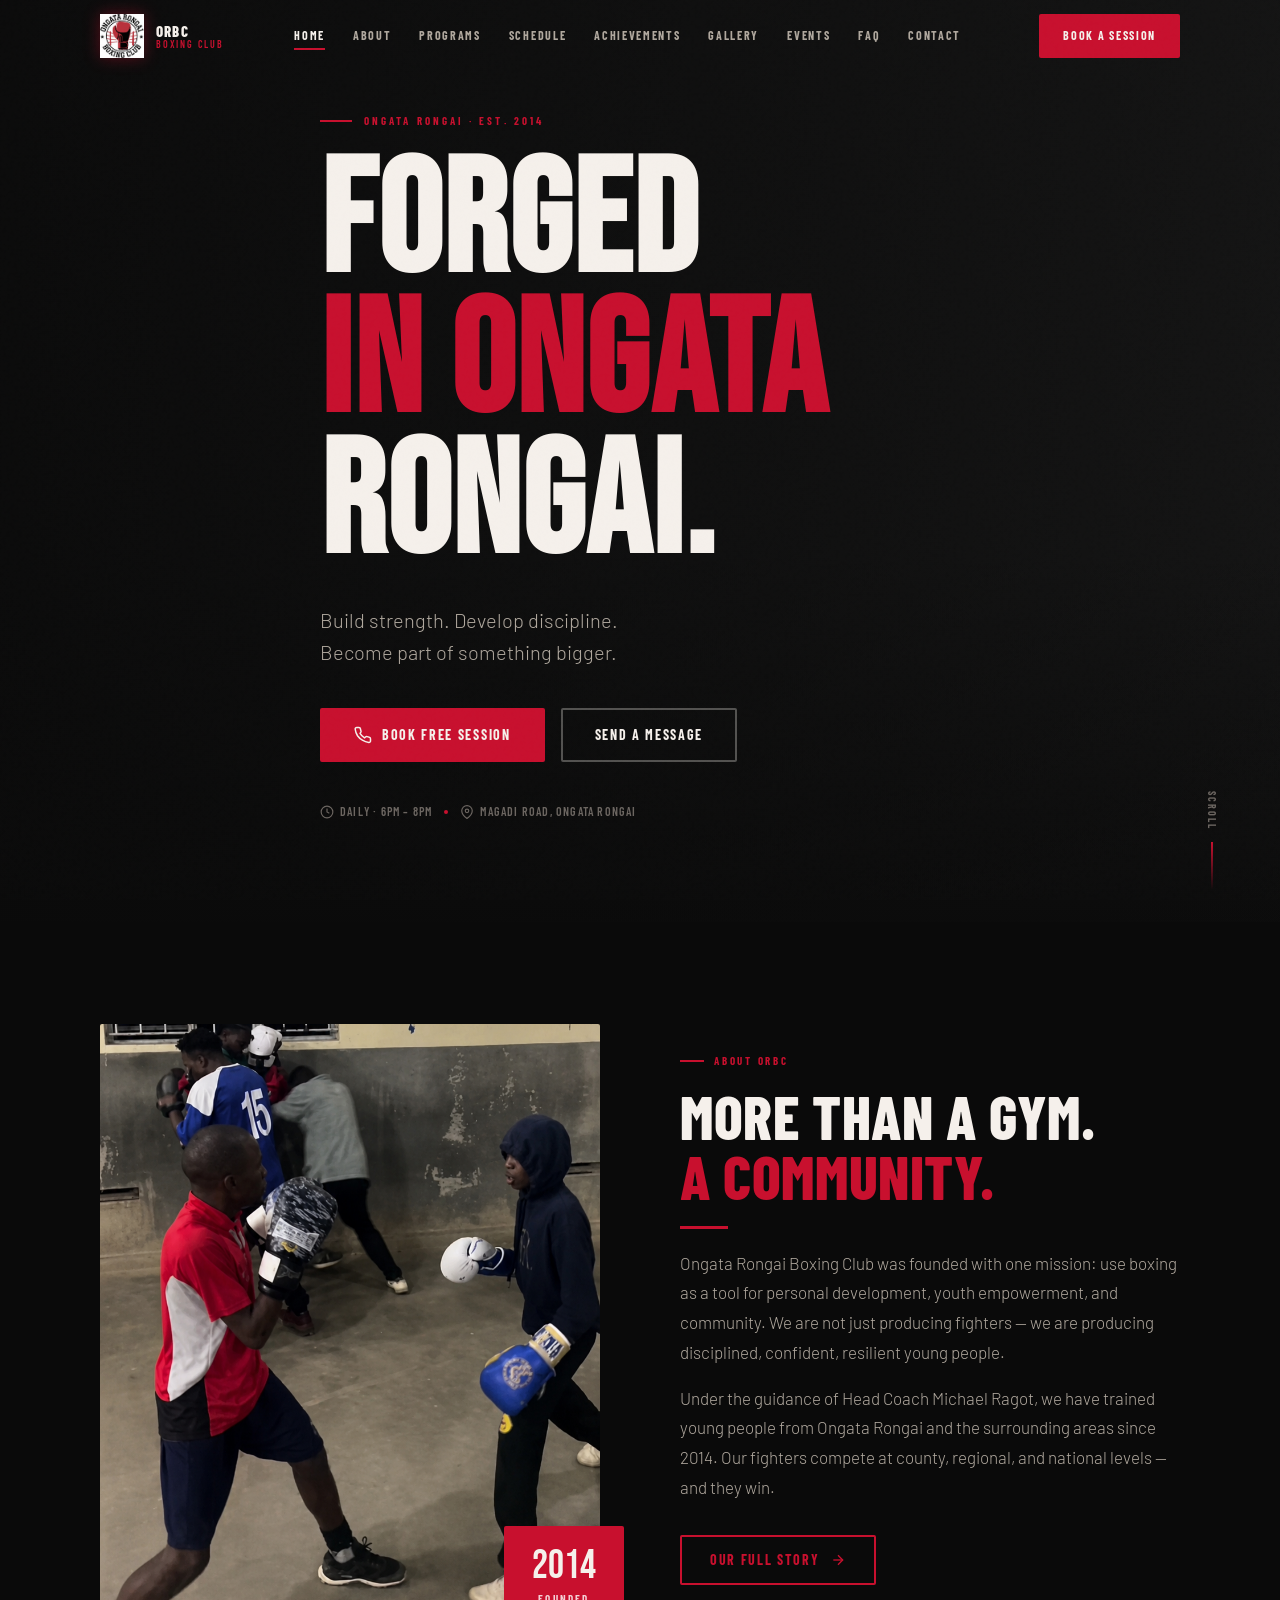
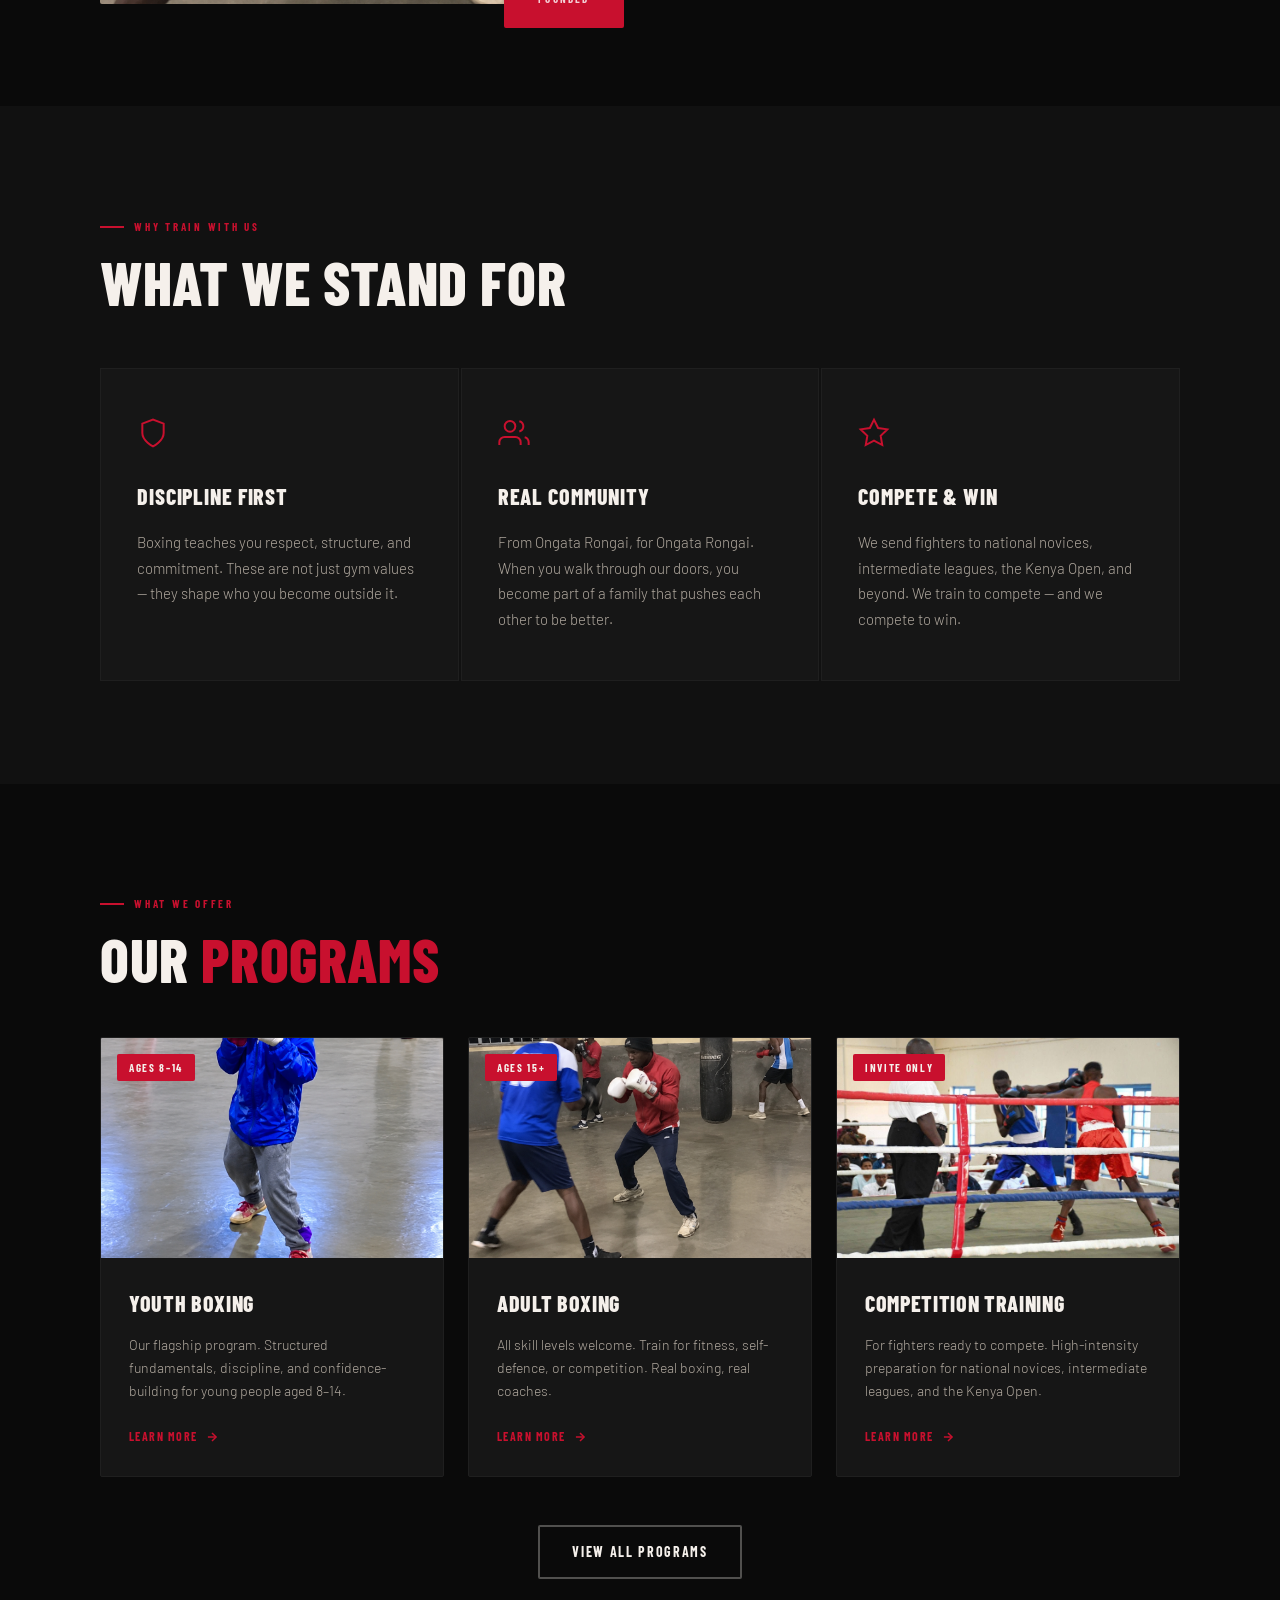
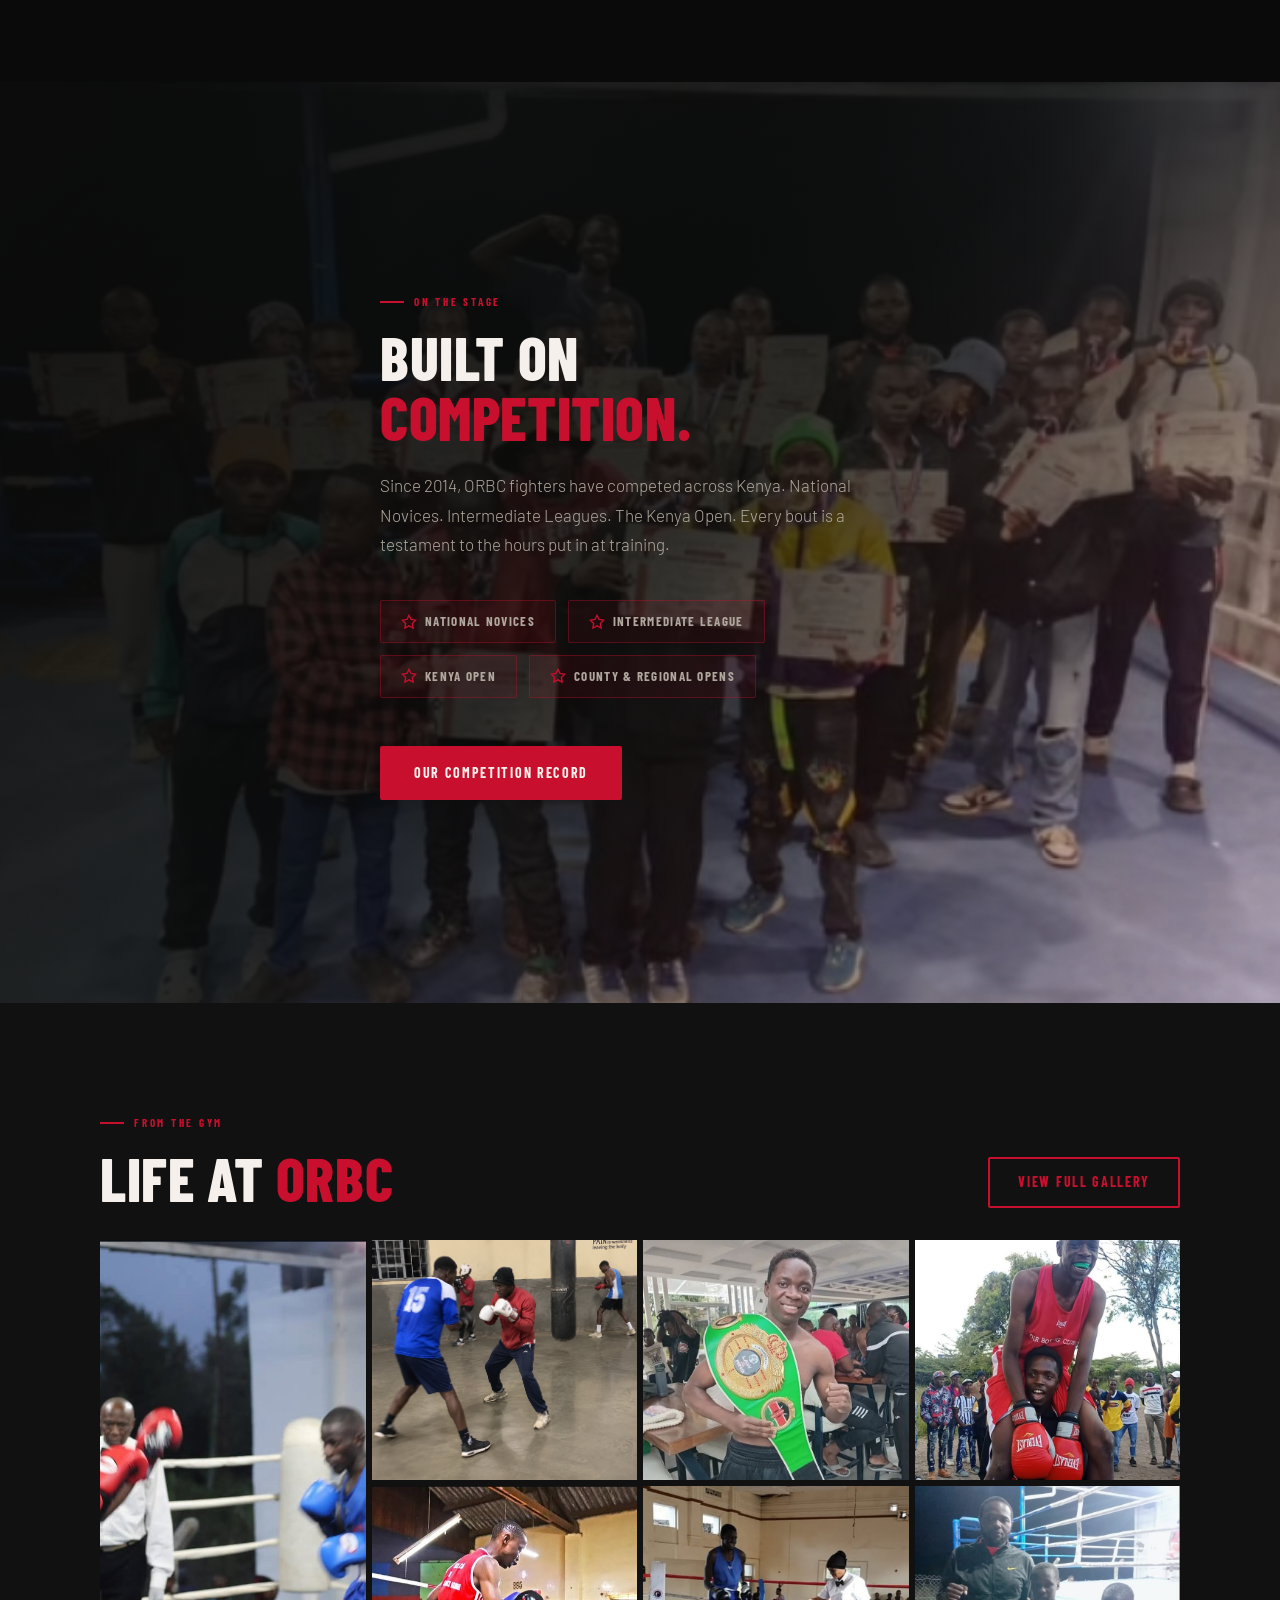
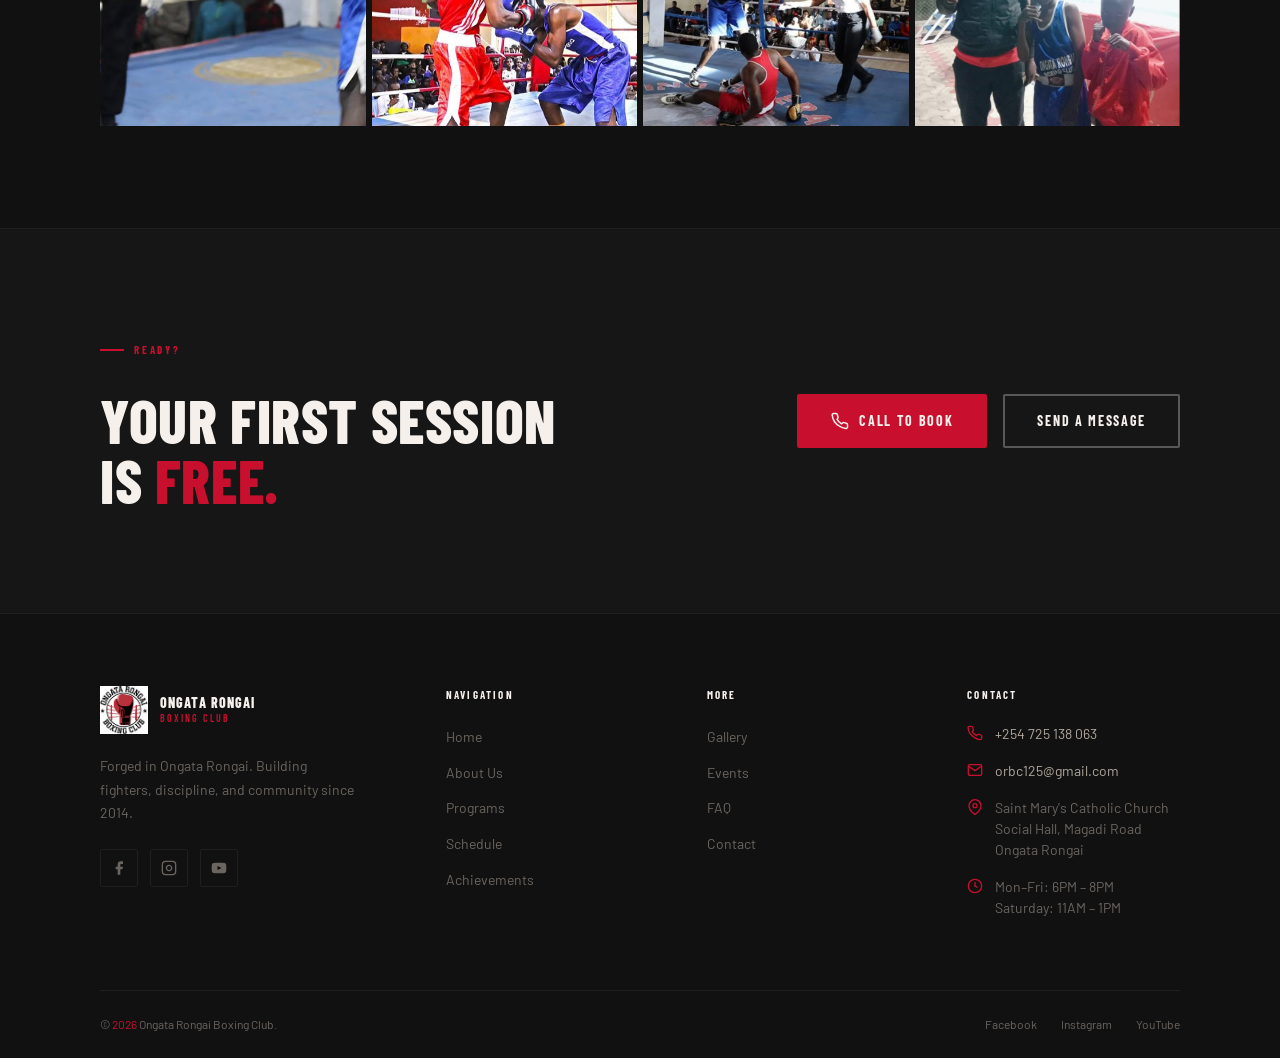
==== commit 49839c51: "fix: repair broken image placeholders and stale event/stat data - Replace missing hero-placeholder.j" ====
--- a/index.html
+++ b/index.html
@@ -11,6 +11,49 @@
   <link rel="stylesheet" href="css/nav.css" />
   <link rel="stylesheet" href="css/footer.css" />
   <link rel="stylesheet" href="css/home.css" />
+  <link rel="canonical" href="https://orbc.co.ke/" />
+
+  <meta property="og:type" content="website" />
+  <meta property="og:site_name" content="ORBC — Ongata Rongai Boxing Club" />
+  <meta property="og:title" content="ORBC — Ongata Rongai Boxing Club" />
+  <meta property="og:description" content="Ongata Rongai Boxing Club — Building fighters, discipline, and community since 2014. Daily training 6PM–8PM in Ongata Rongai, Nairobi." />
+  <meta property="og:url" content="https://orbc.co.ke/" />
+  <meta property="og:image" content="https://orbc.co.ke/assets/images/orbc-logo.png" />
+
+  <meta name="twitter:card" content="summary_large_image" />
+  <meta name="twitter:title" content="ORBC — Ongata Rongai Boxing Club" />
+  <meta name="twitter:description" content="Ongata Rongai Boxing Club — Building fighters, discipline, and community since 2014. Daily training 6PM–8PM in Ongata Rongai, Nairobi." />
+  <meta name="twitter:image" content="https://orbc.co.ke/assets/images/orbc-logo.png" />
+
+  <script type="application/ld+json">
+  {
+    "@context": "https://schema.org",
+    "@type": "SportsActivityLocation",
+    "name": "Ongata Rongai Boxing Club",
+    "alternateName": "ORBC",
+    "url": "https://orbc.co.ke/",
+    "logo": "https://orbc.co.ke/assets/images/orbc-logo.png",
+    "image": "https://orbc.co.ke/assets/images/orbc-logo.png",
+    "description": "Ongata Rongai Boxing Club — building fighters, discipline, and community since 2014.",
+    "foundingDate": "2014",
+    "address": {
+      "@type": "PostalAddress",
+      "streetAddress": "Magadi Road",
+      "addressLocality": "Ongata Rongai",
+      "addressRegion": "Kajiado County",
+      "addressCountry": "KE"
+    },
+    "openingHoursSpecification": [
+      {
+        "@type": "OpeningHoursSpecification",
+        "dayOfWeek": ["Monday", "Tuesday", "Wednesday", "Thursday", "Friday", "Saturday", "Sunday"],
+        "opens": "18:00",
+        "closes": "20:00"
+      }
+    ],
+    "sameAs": []
+  }
+  </script>
 </head>
 <body>
 
@@ -20,10 +63,10 @@
 
     <section class="hero" id="hero" aria-label="Hero">
       <div class="hero__media">
-        <video class="hero__video hero__video--a active" id="hero-video-a" muted playsinline poster="assets/images/hero-placeholder.jpg" aria-hidden="true">
+        <video class="hero__video hero__video--a active" id="hero-video-a" muted playsinline poster="data:image/svg+xml,%3Csvg xmlns='http://www.w3.org/2000/svg' width='1' height='1'%3E%3Crect width='1' height='1' fill='%23161616'/%3E%3C/svg%3E" aria-hidden="true">
           <source src="assets/videos/hero-training.mp4" type="video/mp4" />
         </video>
-        <video class="hero__video hero__video--b" id="hero-video-b" muted playsinline poster="assets/images/hero-placeholder.jpg" aria-hidden="true">
+        <video class="hero__video hero__video--b" id="hero-video-b" muted playsinline poster="data:image/svg+xml,%3Csvg xmlns='http://www.w3.org/2000/svg' width='1' height='1'%3E%3Crect width='1' height='1' fill='%23161616'/%3E%3C/svg%3E" aria-hidden="true">
           <source src="assets/videos/hero-sparring.mp4" type="video/mp4" />
         </video>
         <div class="hero__overlay"></div>
@@ -73,7 +116,7 @@
       <div class="container">
         <div class="home-about__grid">
           <div class="home-about__image-wrap reveal reveal--left">
-            <img data-src="assets/images/about-training.jpg" src="assets/images/hero-placeholder.jpg" alt="Training at ORBC" class="home-about__image" width="600" height="700" />
+            <img data-src="assets/images/about-training.jpg" src="data:image/svg+xml,%3Csvg xmlns='http://www.w3.org/2000/svg' width='1' height='1'%3E%3Crect width='1' height='1' fill='%23161616'/%3E%3C/svg%3E" alt="Training at ORBC" class="home-about__image" width="600" height="700" />
             <div class="home-about__image-tag">
               <span class="home-about__image-tag-num">2014</span>
               <span class="home-about__image-tag-text">Founded</span>
@@ -141,7 +184,7 @@
         <div class="home-programs__grid">
           <article class="program-card reveal reveal-d1">
             <div class="program-card__img-wrap">
-              <img data-src="assets/images/program-youth.jpg" src="assets/images/hero-placeholder.jpg" alt="Youth Boxing Program" class="program-card__img" width="400" height="280" loading="lazy" />
+              <img data-src="assets/images/program-youth.jpg" src="data:image/svg+xml,%3Csvg xmlns='http://www.w3.org/2000/svg' width='1' height='1'%3E%3Crect width='1' height='1' fill='%23161616'/%3E%3C/svg%3E" alt="Youth Boxing Program" class="program-card__img" width="400" height="280" loading="lazy" />
               <span class="program-card__badge">Ages 8–14</span>
             </div>
             <div class="program-card__body">
@@ -155,7 +198,7 @@
           </article>
           <article class="program-card reveal reveal-d2">
             <div class="program-card__img-wrap">
-              <img data-src="assets/images/program-adult.jpg" src="assets/images/hero-placeholder.jpg" alt="Adult Boxing Program" class="program-card__img" width="400" height="280" loading="lazy" />
+              <img data-src="assets/images/program-adult.jpg" src="data:image/svg+xml,%3Csvg xmlns='http://www.w3.org/2000/svg' width='1' height='1'%3E%3Crect width='1' height='1' fill='%23161616'/%3E%3C/svg%3E" alt="Adult Boxing Program" class="program-card__img" width="400" height="280" loading="lazy" />
               <span class="program-card__badge">Ages 15+</span>
             </div>
             <div class="program-card__body">
@@ -169,7 +212,7 @@
           </article>
           <article class="program-card reveal reveal-d3">
             <div class="program-card__img-wrap">
-              <img data-src="assets/images/program-competition.jpg" src="assets/images/hero-placeholder.jpg" alt="Competition Training" class="program-card__img" width="400" height="280" loading="lazy" />
+              <img data-src="assets/images/program-competition.jpg" src="data:image/svg+xml,%3Csvg xmlns='http://www.w3.org/2000/svg' width='1' height='1'%3E%3Crect width='1' height='1' fill='%23161616'/%3E%3C/svg%3E" alt="Competition Training" class="program-card__img" width="400" height="280" loading="lazy" />
               <span class="program-card__badge">Invite Only</span>
             </div>
             <div class="program-card__body">
@@ -190,7 +233,7 @@
 
     <section class="section home-achievements" aria-labelledby="achievements-title">
       <div class="home-achievements__bg">
-        <img data-src="assets/images/achievements-group.jpg" src="assets/images/hero-placeholder.jpg" alt="ORBC fighters after competition" class="home-achievements__bg-img" width="1400" height="800" loading="lazy" />
+        <img data-src="assets/images/achievements-group.jpg" src="data:image/svg+xml,%3Csvg xmlns='http://www.w3.org/2000/svg' width='1' height='1'%3E%3Crect width='1' height='1' fill='%23161616'/%3E%3C/svg%3E" alt="ORBC fighters after competition" class="home-achievements__bg-img" width="1400" height="800" loading="lazy" />
         <div class="home-achievements__overlay"></div>
       </div>
       <div class="container home-achievements__content">
